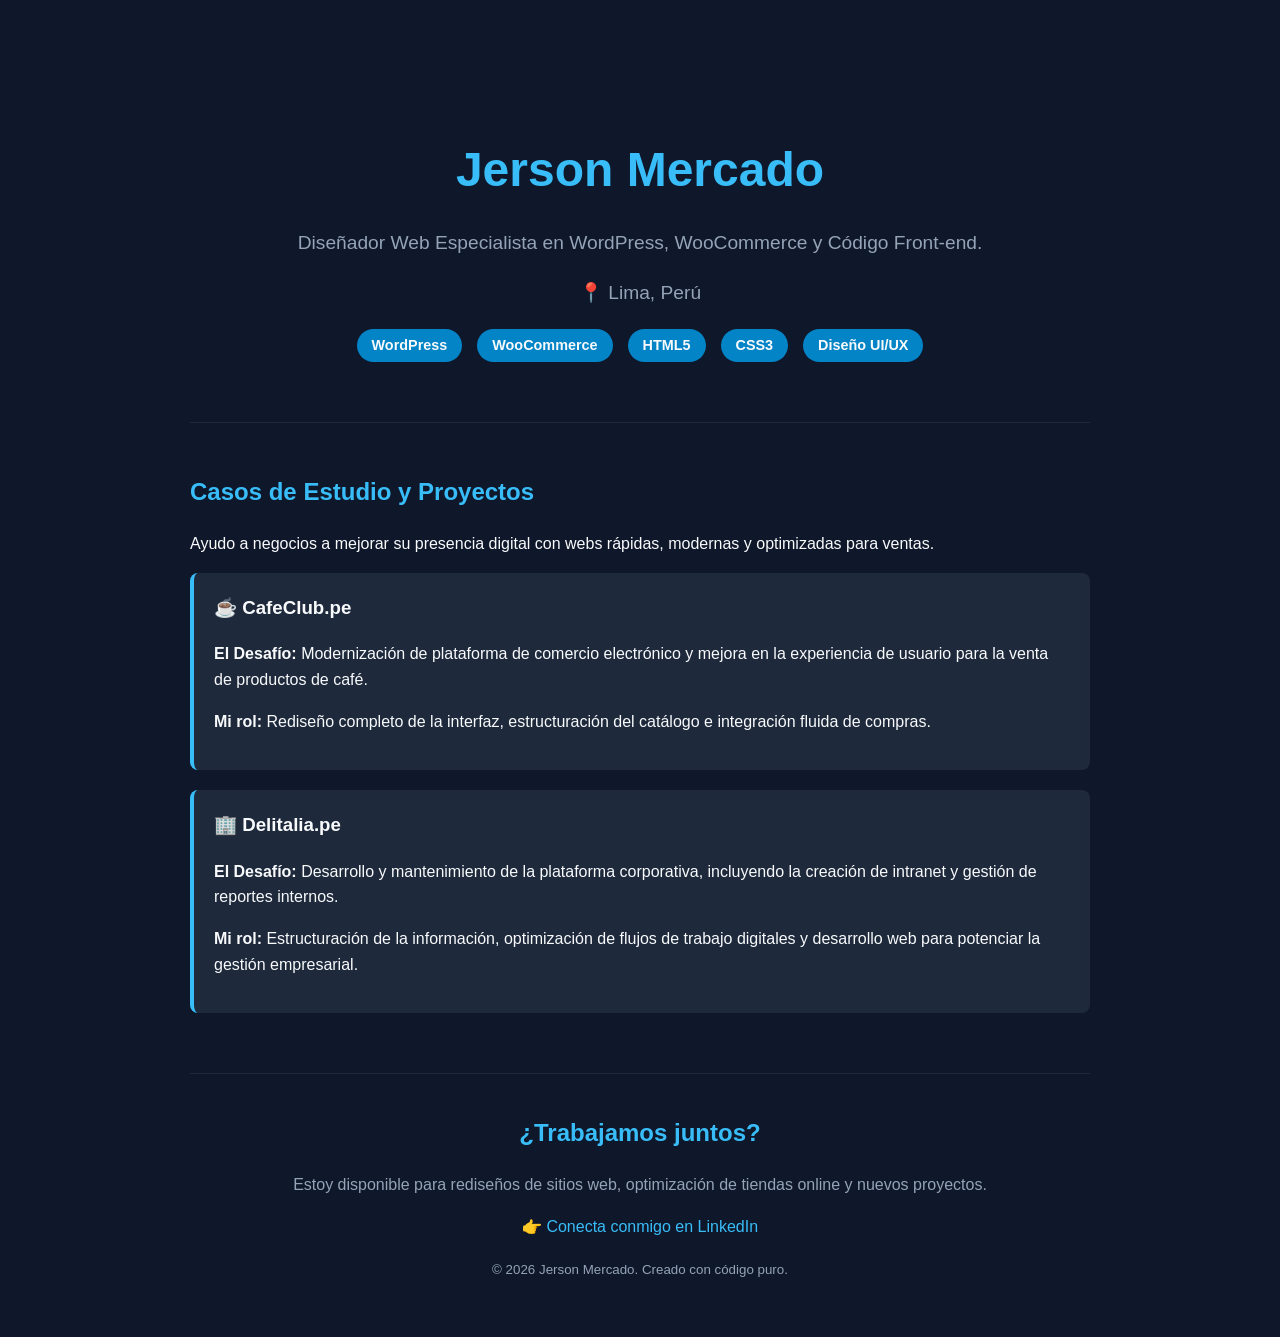
==== index.html @ 0587cf46 "Create index.html" ====
<!DOCTYPE html>
<html lang="es">
<head>
    <meta charset="UTF-8">
    <meta name="viewport" content="width=device-width, initial-scale=1.0">
    <title>Jerson Mercado | Diseñador Web & Desarrollador</title>
    <style>
        /* Estilos generales */
        body {
            font-family: 'Segoe UI', Tahoma, Geneva, Verdana, sans-serif;
            background-color: #0f172a;
            color: #f8fafc;
            margin: 0;
            padding: 0;
            line-height: 1.6;
        }
        h1, h2, h3 { color: #38bdf8; }
        a { color: #38bdf8; text-decoration: none; }
        a:hover { text-decoration: underline; }

        /* Contenedor principal */
        .container {
            max-width: 900px;
            margin: 0 auto;
            padding: 40px 20px;
        }

        /* Cabecera (Hero) */
        .hero {
            text-align: center;
            padding: 60px 0;
            border-bottom: 1px solid #1e293b;
        }
        .hero h1 {
            font-size: 3em;
            margin-bottom: 10px;
        }
        .hero p {
            font-size: 1.2em;
            color: #94a3b8;
        }

        /* Sección de Proyectos */
        .projects { margin-top: 50px; }
        .project-card {
            background-color: #1e293b;
            padding: 20px;
            border-radius: 8px;
            margin-bottom: 20px;
            border-left: 4px solid #38bdf8;
        }
        .project-card h3 { margin-top: 0; color: #f8fafc; }
        
        /* Sección de Habilidades */
        .skills {
            display: flex;
            gap: 15px;
            justify-content: center;
            margin-top: 20px;
            flex-wrap: wrap;
        }
        .skill-tag {
            background-color: #0284c7;
            padding: 5px 15px;
            border-radius: 20px;
            font-size: 0.9em;
            font-weight: bold;
        }

        /* Pie de página */
        .footer {
            text-align: center;
            margin-top: 60px;
            padding-top: 20px;
            border-top: 1px solid #1e293b;
            color: #94a3b8;
        }
    </style>
</head>
<body>

    <div class="container">
        
        <!-- Cabecera -->
        <header class="hero">
            <h1>Jerson Mercado</h1>
            <p>Diseñador Web Especialista en WordPress, WooCommerce y Código Front-end.</p>
            <p>📍 Lima, Perú</p>
            <div class="skills">
                <span class="skill-tag">WordPress</span>
                <span class="skill-tag">WooCommerce</span>
                <span class="skill-tag">HTML5</span>
                <span class="skill-tag">CSS3</span>
                <span class="skill-tag">Diseño UI/UX</span>
            </div>
        </header>

        <!-- Proyectos -->
        <section class="projects">
            <h2>Casos de Estudio y Proyectos</h2>
            <p>Ayudo a negocios a mejorar su presencia digital con webs rápidas, modernas y optimizadas para ventas.</p>

            <div class="project-card">
                <h3>☕ CafeClub.pe</h3>
                <p><strong>El Desafío:</strong> Modernización de plataforma de comercio electrónico y mejora en la experiencia de usuario para la venta de productos de café.</p>
                <p><strong>Mi rol:</strong> Rediseño completo de la interfaz, estructuración del catálogo e integración fluida de compras.</p>
            </div>

            <div class="project-card">
                <h3>🏢 Delitalia.pe</h3>
                <p><strong>El Desafío:</strong> Desarrollo y mantenimiento de la plataforma corporativa, incluyendo la creación de intranet y gestión de reportes internos.</p>
                <p><strong>Mi rol:</strong> Estructuración de la información, optimización de flujos de trabajo digitales y desarrollo web para potenciar la gestión empresarial.</p>
            </div>
        </section>

        <!-- Contacto -->
        <footer class="footer">
            <h2>¿Trabajamos juntos?</h2>
            <p>Estoy disponible para rediseños de sitios web, optimización de tiendas online y nuevos proyectos.</p>
            <p>👉 <a href="ENLACE_A_TU_LINKEDIN_AQUI" target="_blank">Conecta conmigo en LinkedIn</a></p>
            <p><small>© 2026 Jerson Mercado. Creado con código puro.</small></p>
        </footer>

    </div>

</body>
</html>
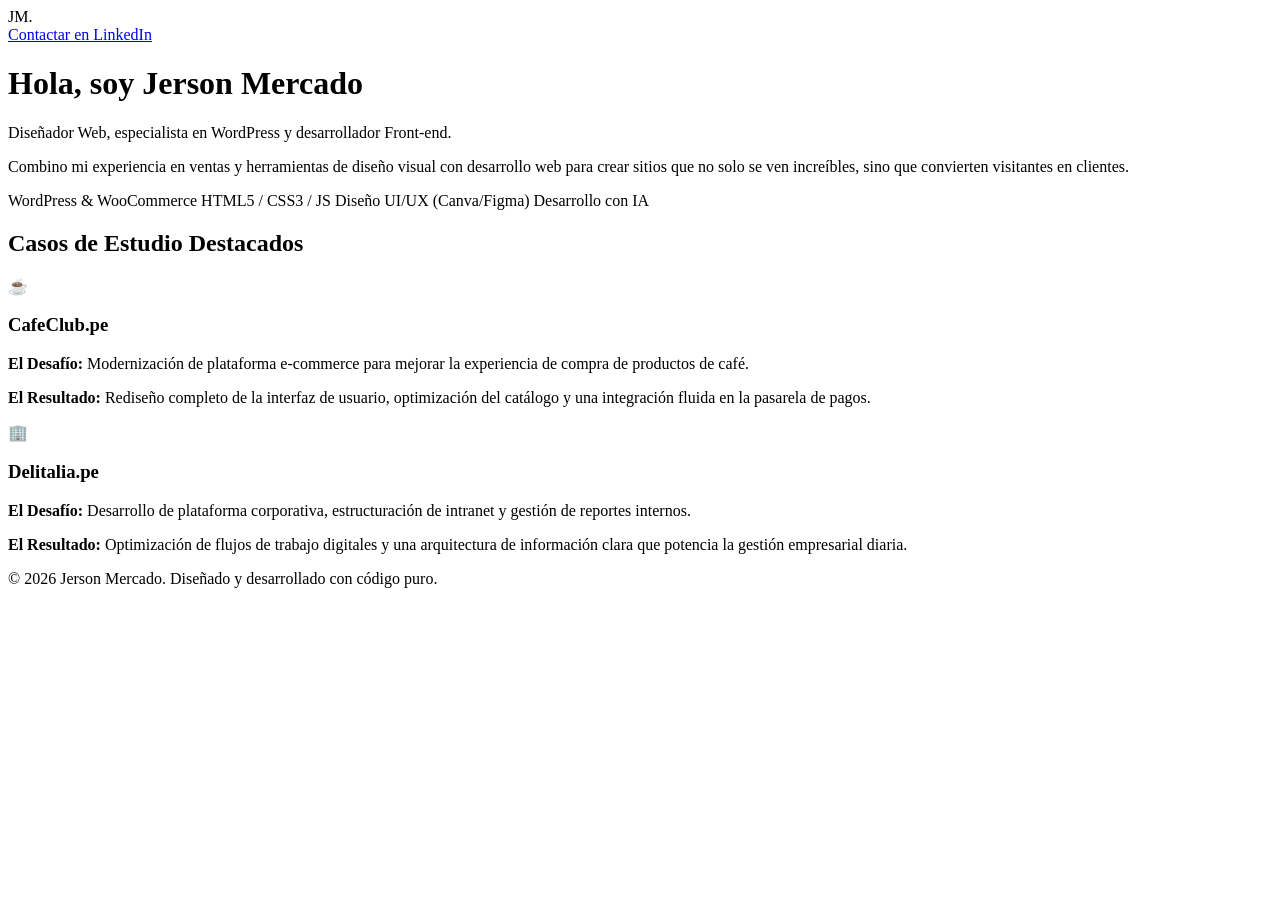
==== commit 52fa100f: "Update index.html" ====
--- a/index.html
+++ b/index.html
@@ -3,125 +3,55 @@
 <head>
     <meta charset="UTF-8">
     <meta name="viewport" content="width=device-width, initial-scale=1.0">
-    <title>Jerson Mercado | Diseñador Web & Desarrollador</title>
-    <style>
-        /* Estilos generales */
-        body {
-            font-family: 'Segoe UI', Tahoma, Geneva, Verdana, sans-serif;
-            background-color: #0f172a;
-            color: #f8fafc;
-            margin: 0;
-            padding: 0;
-            line-height: 1.6;
-        }
-        h1, h2, h3 { color: #38bdf8; }
-        a { color: #38bdf8; text-decoration: none; }
-        a:hover { text-decoration: underline; }
-
-        /* Contenedor principal */
-        .container {
-            max-width: 900px;
-            margin: 0 auto;
-            padding: 40px 20px;
-        }
-
-        /* Cabecera (Hero) */
-        .hero {
-            text-align: center;
-            padding: 60px 0;
-            border-bottom: 1px solid #1e293b;
-        }
-        .hero h1 {
-            font-size: 3em;
-            margin-bottom: 10px;
-        }
-        .hero p {
-            font-size: 1.2em;
-            color: #94a3b8;
-        }
-
-        /* Sección de Proyectos */
-        .projects { margin-top: 50px; }
-        .project-card {
-            background-color: #1e293b;
-            padding: 20px;
-            border-radius: 8px;
-            margin-bottom: 20px;
-            border-left: 4px solid #38bdf8;
-        }
-        .project-card h3 { margin-top: 0; color: #f8fafc; }
-        
-        /* Sección de Habilidades */
-        .skills {
-            display: flex;
-            gap: 15px;
-            justify-content: center;
-            margin-top: 20px;
-            flex-wrap: wrap;
-        }
-        .skill-tag {
-            background-color: #0284c7;
-            padding: 5px 15px;
-            border-radius: 20px;
-            font-size: 0.9em;
-            font-weight: bold;
-        }
-
-        /* Pie de página */
-        .footer {
-            text-align: center;
-            margin-top: 60px;
-            padding-top: 20px;
-            border-top: 1px solid #1e293b;
-            color: #94a3b8;
-        }
-    </style>
+    <title>Jerson Mercado | Desarrollador Web & UI</title>
+    <link rel="stylesheet" href="style.css">
+    <script src="script.js" defer></script>
 </head>
 <body>
 
-    <div class="container">
+    <nav class="navbar hidden">
+        <div class="logo">JM.</div>
+        <a href="TU_ENLACE_DE_LINKEDIN" target="_blank" class="btn-contact">Contactar en LinkedIn</a>
+    </nav>
+
+    <header class="hero hidden">
+        <h1>Hola, soy <span class="gradient-text">Jerson Mercado</span></h1>
+        <p class="subtitle">Diseñador Web, especialista en WordPress y desarrollador Front-end.</p>
+        <p class="description">
+            Combino mi experiencia en ventas y herramientas de diseño visual con desarrollo web para crear sitios que no solo se ven increíbles, sino que convierten visitantes en clientes.
+        </p>
         
-        <!-- Cabecera -->
-        <header class="hero">
-            <h1>Jerson Mercado</h1>
-            <p>Diseñador Web Especialista en WordPress, WooCommerce y Código Front-end.</p>
-            <p>📍 Lima, Perú</p>
-            <div class="skills">
-                <span class="skill-tag">WordPress</span>
-                <span class="skill-tag">WooCommerce</span>
-                <span class="skill-tag">HTML5</span>
-                <span class="skill-tag">CSS3</span>
-                <span class="skill-tag">Diseño UI/UX</span>
-            </div>
-        </header>
+        <div class="skills-container">
+            <span class="skill-tag">WordPress & WooCommerce</span>
+            <span class="skill-tag">HTML5 / CSS3 / JS</span>
+            <span class="skill-tag">Diseño UI/UX (Canva/Figma)</span>
+            <span class="skill-tag">Desarrollo con IA</span>
+        </div>
+    </header>
 
-        <!-- Proyectos -->
-        <section class="projects">
-            <h2>Casos de Estudio y Proyectos</h2>
-            <p>Ayudo a negocios a mejorar su presencia digital con webs rápidas, modernas y optimizadas para ventas.</p>
+    <section class="projects-section">
+        <h2 class="hidden">Casos de Estudio Destacados</h2>
+        
+        <div class="projects-grid">
+            <article class="card hidden">
+                <div class="card-icon">☕</div>
+                <h3>CafeClub.pe</h3>
+                <p><strong>El Desafío:</strong> Modernización de plataforma e-commerce para mejorar la experiencia de compra de productos de café.</p>
+                <p><strong>El Resultado:</strong> Rediseño completo de la interfaz de usuario, optimización del catálogo y una integración fluida en la pasarela de pagos.</p>
+            </article>
 
-            <div class="project-card">
-                <h3>☕ CafeClub.pe</h3>
-                <p><strong>El Desafío:</strong> Modernización de plataforma de comercio electrónico y mejora en la experiencia de usuario para la venta de productos de café.</p>
-                <p><strong>Mi rol:</strong> Rediseño completo de la interfaz, estructuración del catálogo e integración fluida de compras.</p>
-            </div>
+            <article class="card hidden">
+                <div class="card-icon">🏢</div>
+                <h3>Delitalia.pe</h3>
+                <p><strong>El Desafío:</strong> Desarrollo de plataforma corporativa, estructuración de intranet y gestión de reportes internos.</p>
+                <p><strong>El Resultado:</strong> Optimización de flujos de trabajo digitales y una arquitectura de información clara que potencia la gestión empresarial diaria.</p>
+            </article>
+        </div>
+    </section>
 
-            <div class="project-card">
-                <h3>🏢 Delitalia.pe</h3>
-                <p><strong>El Desafío:</strong> Desarrollo y mantenimiento de la plataforma corporativa, incluyendo la creación de intranet y gestión de reportes internos.</p>
-                <p><strong>Mi rol:</strong> Estructuración de la información, optimización de flujos de trabajo digitales y desarrollo web para potenciar la gestión empresarial.</p>
-            </div>
-        </section>
-
-        <!-- Contacto -->
-        <footer class="footer">
-            <h2>¿Trabajamos juntos?</h2>
-            <p>Estoy disponible para rediseños de sitios web, optimización de tiendas online y nuevos proyectos.</p>
-            <p>👉 <a href="ENLACE_A_TU_LINKEDIN_AQUI" target="_blank">Conecta conmigo en LinkedIn</a></p>
-            <p><small>© 2026 Jerson Mercado. Creado con código puro.</small></p>
-        </footer>
-
-    </div>
+    <footer class="footer hidden">
+        <p>© 2026 Jerson Mercado. Diseñado y desarrollado con código puro.</p>
+    </footer>
 
 </body>
 </html>
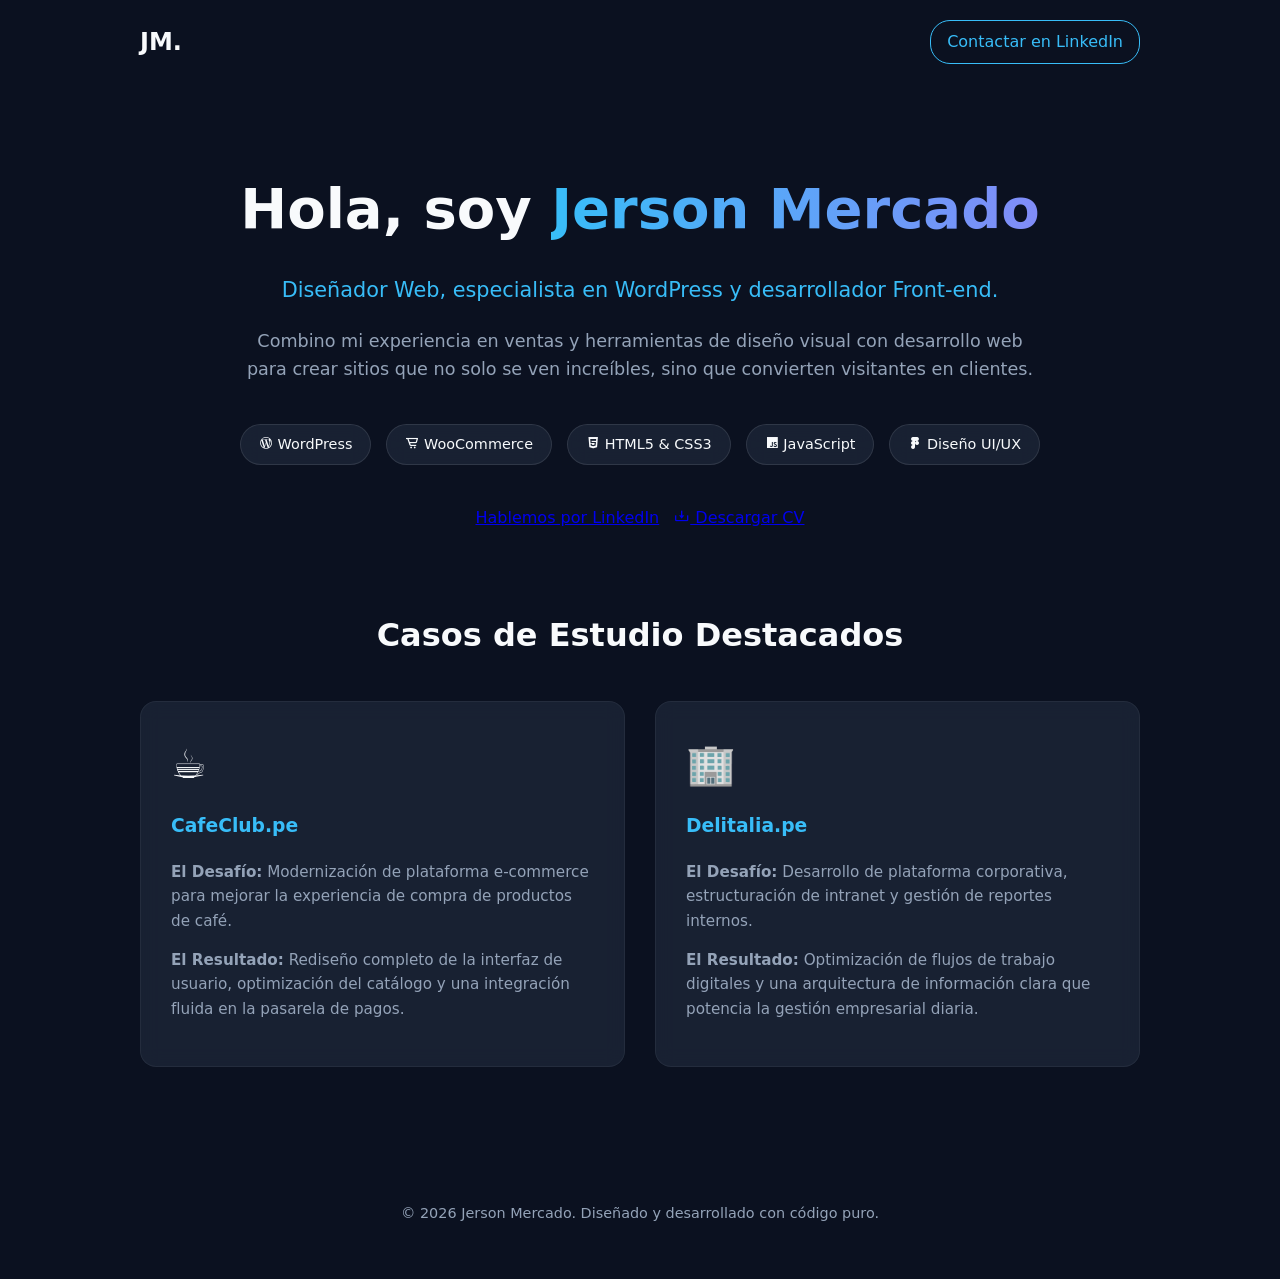
==== commit 9f9fd6d2: "Update index.html" ====
--- a/index.html
+++ b/index.html
@@ -5,6 +5,7 @@
     <meta name="viewport" content="width=device-width, initial-scale=1.0">
     <title>Jerson Mercado | Desarrollador Web & UI</title>
     <link rel="stylesheet" href="style.css">
+    <link href='https://unpkg.com/boxicons@2.1.4/css/boxicons.min.css' rel='stylesheet'>
     <script src="script.js" defer></script>
 </head>
 <body>
@@ -14,7 +15,7 @@
         <a href="TU_ENLACE_DE_LINKEDIN" target="_blank" class="btn-contact">Contactar en LinkedIn</a>
     </nav>
 
-    <header class="hero hidden">
+<header class="hero hidden">
         <h1>Hola, soy <span class="gradient-text">Jerson Mercado</span></h1>
         <p class="subtitle">Diseñador Web, especialista en WordPress y desarrollador Front-end.</p>
         <p class="description">
@@ -22,10 +23,16 @@
         </p>
         
         <div class="skills-container">
-            <span class="skill-tag">WordPress & WooCommerce</span>
-            <span class="skill-tag">HTML5 / CSS3 / JS</span>
-            <span class="skill-tag">Diseño UI/UX (Canva/Figma)</span>
-            <span class="skill-tag">Desarrollo con IA</span>
+            <span class="skill-tag"><i class='bx bxl-wordpress'></i> WordPress</span>
+            <span class="skill-tag"><i class='bx bx-cart-alt'></i> WooCommerce</span>
+            <span class="skill-tag"><i class='bx bxl-html5' ></i> HTML5 & CSS3</span>
+            <span class="skill-tag"><i class='bx bxl-javascript' ></i> JavaScript</span>
+            <span class="skill-tag"><i class='bx bxl-figma' ></i> Diseño UI/UX</span>
+        </div>
+
+        <div style="margin-top: 40px; display: flex; gap: 15px; justify-content: center;">
+            <a href="TU_ENLACE_DE_LINKEDIN" target="_blank" class="btn-primary">Hablemos por LinkedIn</a>
+            <a href="#" class="btn-secondary"><i class='bx bx-download'></i> Descargar CV</a>
         </div>
     </header>
 
--- a/style.css
+++ b/style.css
@@ -0,0 +1,166 @@
+/* Variables de color globales */
+:root {
+    --bg-color: #0b1120;
+    --text-main: #f8fafc;
+    --text-muted: #94a3b8;
+    --accent: #38bdf8;
+    --accent-glow: rgba(56, 189, 248, 0.2);
+    --card-bg: rgba(30, 41, 59, 0.7);
+}
+
+/* Estilos base */
+body {
+    font-family: 'Inter', system-ui, sans-serif;
+    background-color: var(--bg-color);
+    color: var(--text-main);
+    margin: 0;
+    padding: 0 20px;
+    line-height: 1.6;
+    overflow-x: hidden;
+}
+
+/* Navegación */
+.navbar {
+    display: flex;
+    justify-content: space-between;
+    align-items: center;
+    max-width: 1000px;
+    margin: 0 auto;
+    padding: 20px 0;
+}
+
+.logo {
+    font-size: 1.5rem;
+    font-weight: bold;
+    color: var(--text-main);
+}
+
+.btn-contact {
+    background: transparent;
+    color: var(--accent);
+    border: 1px solid var(--accent);
+    padding: 8px 16px;
+    border-radius: 20px;
+    text-decoration: none;
+    transition: all 0.3s ease;
+}
+
+.btn-contact:hover {
+    background: var(--accent);
+    color: var(--bg-color);
+    box-shadow: 0 0 15px var(--accent-glow);
+}
+
+/* Hero Section */
+.hero {
+    max-width: 800px;
+    margin: 80px auto;
+    text-align: center;
+}
+
+h1 {
+    font-size: 3.5rem;
+    margin-bottom: 10px;
+}
+
+.gradient-text {
+    background: linear-gradient(to right, #38bdf8, #818cf8);
+    -webkit-background-clip: text;
+    -webkit-text-fill-color: transparent;
+}
+
+.subtitle {
+    font-size: 1.3rem;
+    color: var(--accent);
+    margin-bottom: 20px;
+}
+
+.description {
+    color: var(--text-muted);
+    font-size: 1.1rem;
+    margin-bottom: 40px;
+}
+
+/* Etiquetas de Habilidades */
+.skills-container {
+    display: flex;
+    gap: 15px;
+    justify-content: center;
+    flex-wrap: wrap;
+}
+
+.skill-tag {
+    background: var(--card-bg);
+    border: 1px solid rgba(255, 255, 255, 0.1);
+    padding: 8px 18px;
+    border-radius: 30px;
+    font-size: 0.9rem;
+    backdrop-filter: blur(10px);
+}
+
+/* Sección de Proyectos (Grid) */
+.projects-section {
+    max-width: 1000px;
+    margin: 80px auto;
+}
+
+.projects-section h2 {
+    text-align: center;
+    font-size: 2rem;
+    margin-bottom: 40px;
+}
+
+.projects-grid {
+    display: grid;
+    grid-template-columns: repeat(auto-fit, minmax(300px, 1fr));
+    gap: 30px;
+}
+
+.card {
+    background: var(--card-bg);
+    border: 1px solid rgba(255, 255, 255, 0.05);
+    padding: 30px;
+    border-radius: 16px;
+    transition: transform 0.3s ease, box-shadow 0.3s ease;
+    backdrop-filter: blur(10px);
+}
+
+.card:hover {
+    transform: translateY(-5px);
+    box-shadow: 0 10px 30px rgba(0, 0, 0, 0.5);
+    border-color: rgba(56, 189, 248, 0.3);
+}
+
+.card-icon {
+    font-size: 2.5rem;
+    margin-bottom: 15px;
+}
+
+.card h3 {
+    margin-top: 0;
+    color: var(--accent);
+}
+
+.card p {
+    color: var(--text-muted);
+    font-size: 0.95rem;
+}
+
+.footer {
+    text-align: center;
+    padding: 40px 0;
+    color: var(--text-muted);
+    font-size: 0.9rem;
+}
+
+/* Clases para Animaciones en Scroll */
+.hidden {
+    opacity: 0;
+    transform: translateY(30px);
+    transition: all 0.8s ease-out;
+}
+
+.show {
+    opacity: 1;
+    transform: translateY(0);
+}
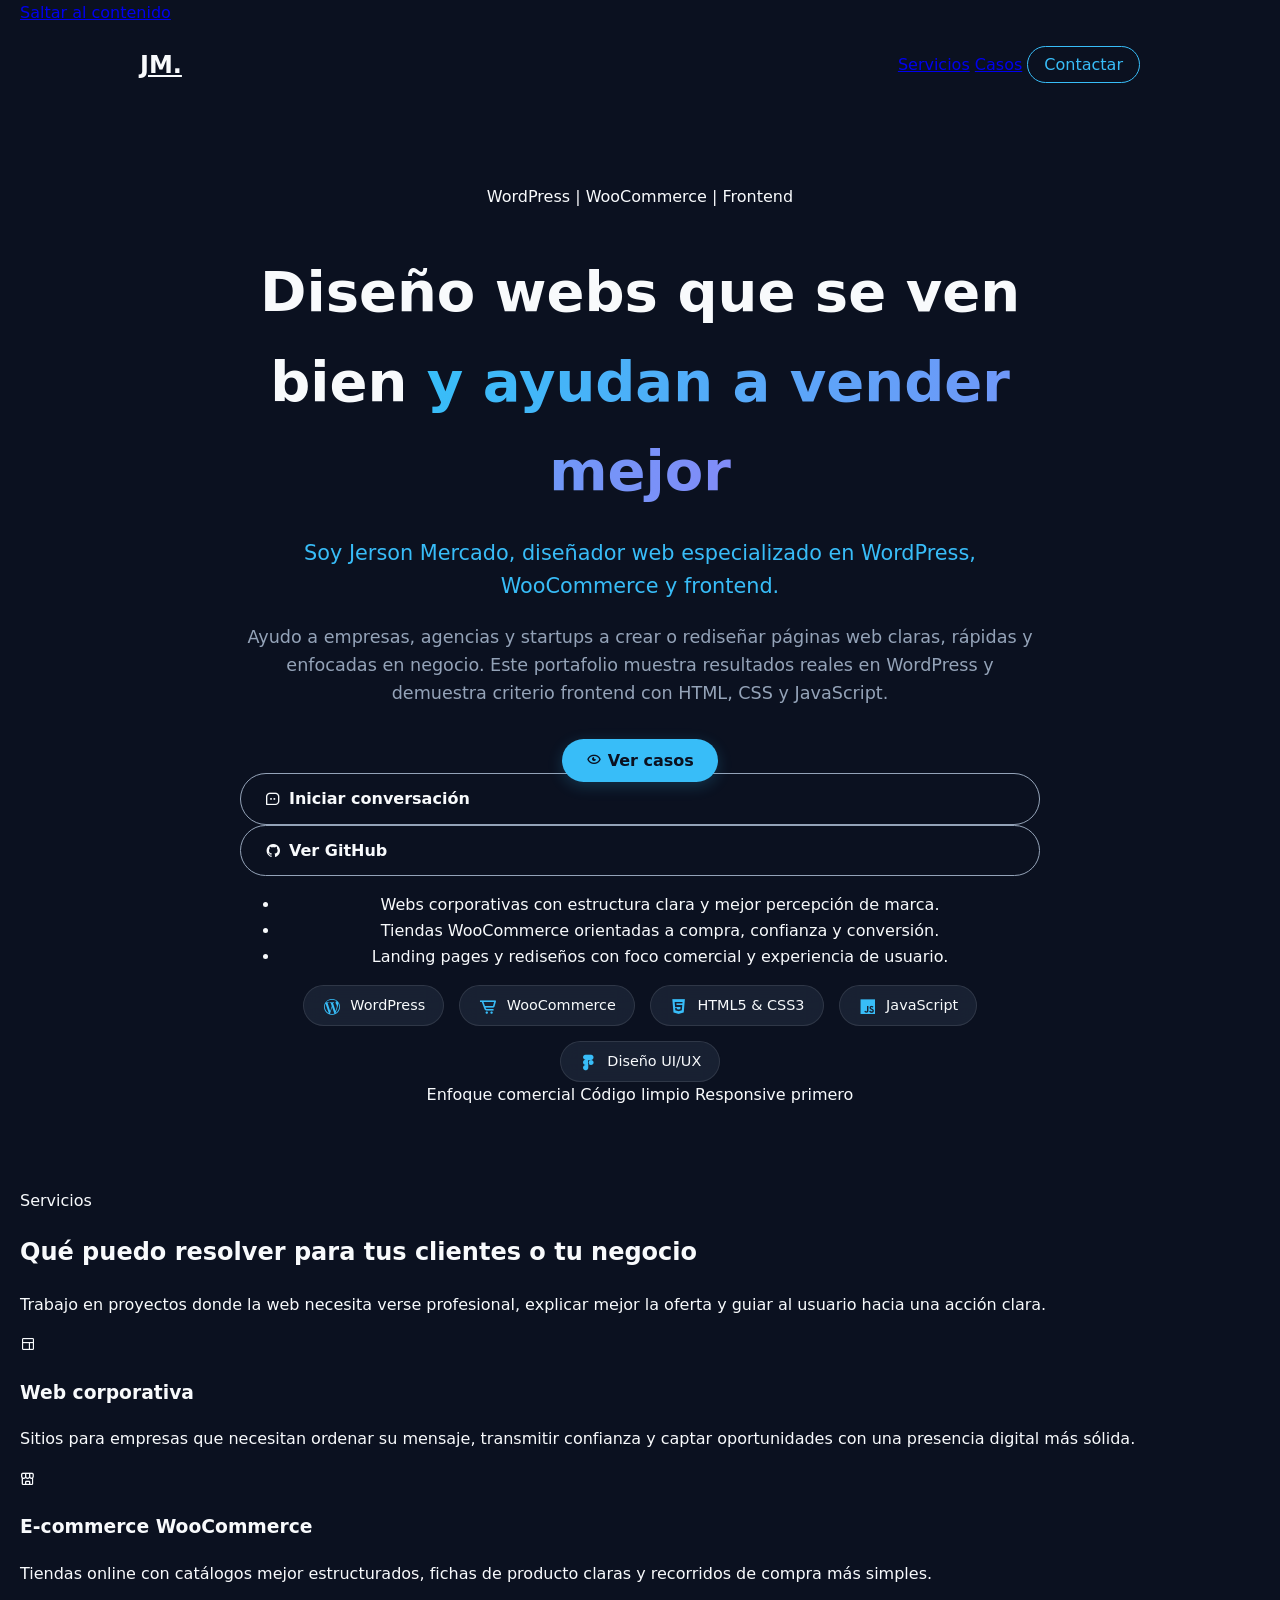
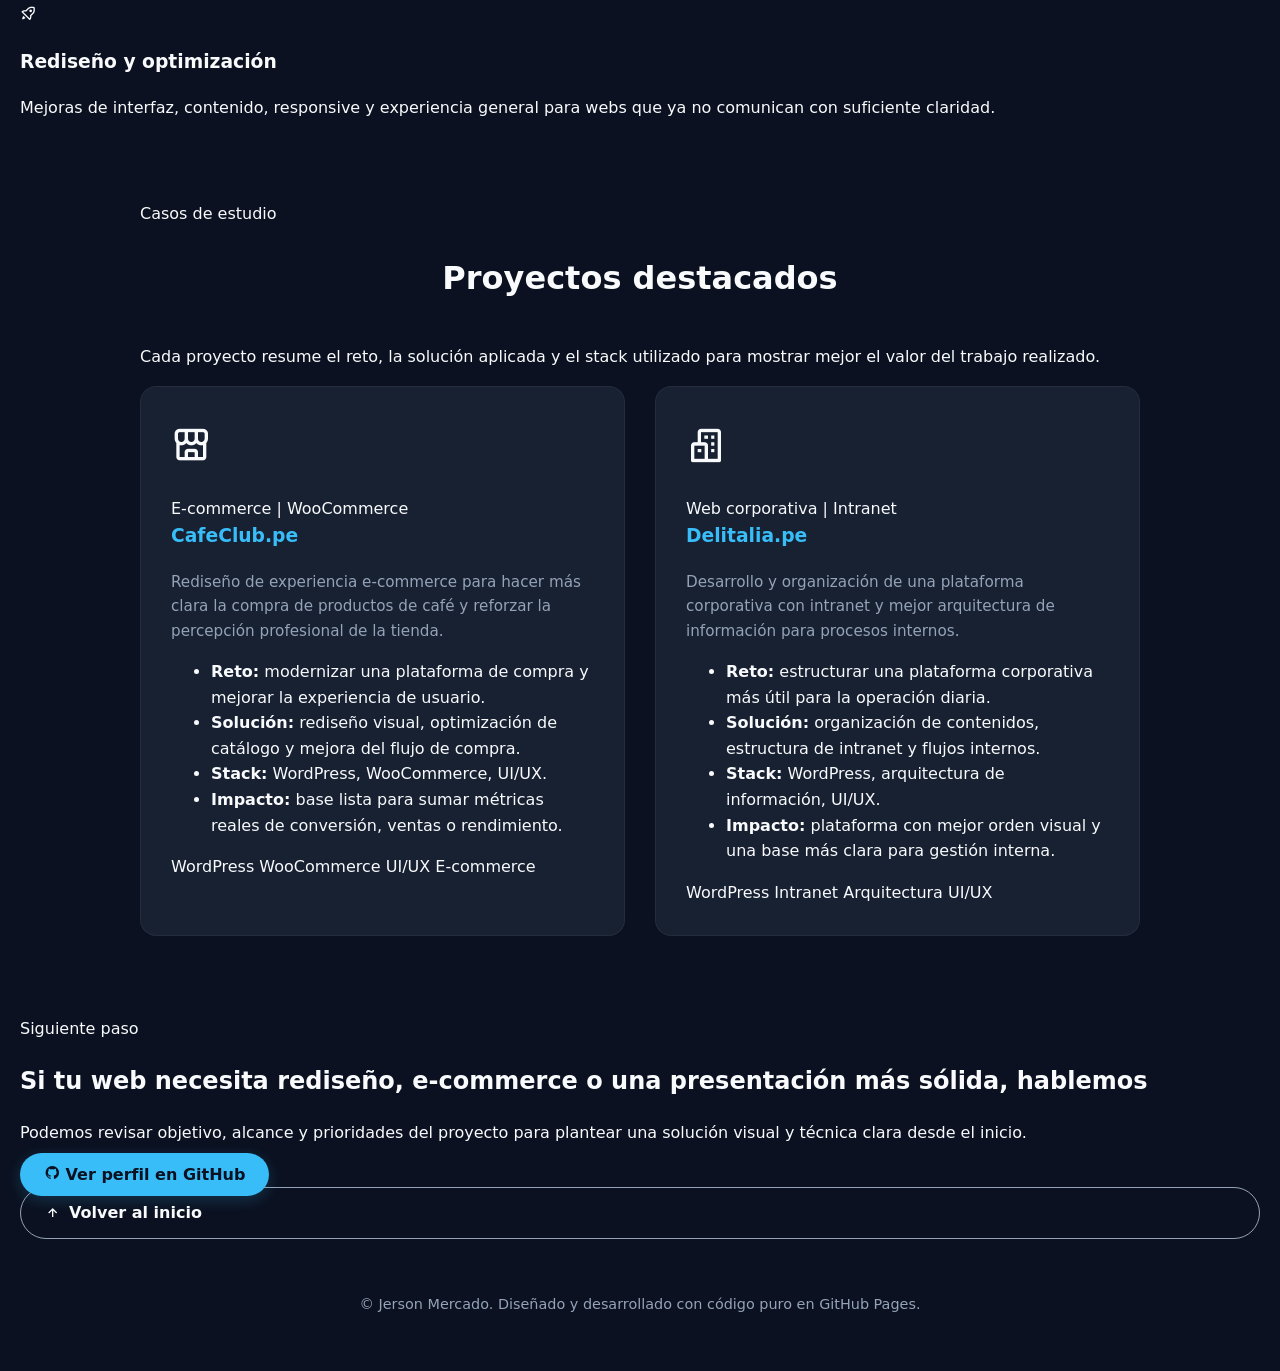
==== commit a6f862bd: "Mejora estructura y SEO del portafolio" ====
--- a/index.html
+++ b/index.html
@@ -3,62 +3,230 @@
 <head>
     <meta charset="UTF-8">
     <meta name="viewport" content="width=device-width, initial-scale=1.0">
-    <title>Jerson Mercado | Desarrollador Web & UI</title>
+
+    <title>Jerson Mercado | WordPress, WooCommerce y Frontend para webs que convierten</title>
+    <meta name="description" content="Portafolio de Jerson Mercado, dise&ntilde;ador web especializado en WordPress y WooCommerce. Creo webs corporativas y e-commerce con foco en conversi&oacute;n, claridad y rendimiento.">
+    <meta name="robots" content="index,follow">
+    <meta name="theme-color" content="#101217">
+    <link rel="canonical" href="https://jersonmc3107.github.io/Portafolio/">
+
+    <meta property="og:type" content="website">
+    <meta property="og:locale" content="es_ES">
+    <meta property="og:site_name" content="Portafolio de Jerson Mercado">
+    <meta property="og:title" content="Jerson Mercado | WordPress, WooCommerce y Frontend para webs que convierten">
+    <meta property="og:description" content="Dise&ntilde;o y desarrollo webs corporativas y tiendas WooCommerce con foco en conversi&oacute;n, claridad y experiencia de usuario.">
+    <meta property="og:url" content="https://jersonmc3107.github.io/Portafolio/">
+    <meta property="og:image" content="https://github.com/JersonMC3107.png">
+    <meta property="og:image:alt" content="Vista previa del portafolio de Jerson Mercado">
+
+    <meta name="twitter:card" content="summary_large_image">
+    <meta name="twitter:title" content="Jerson Mercado | WordPress, WooCommerce y Frontend para webs que convierten">
+    <meta name="twitter:description" content="Portafolio y casos de estudio de Jerson Mercado, dise&ntilde;ador web especializado en WordPress y WooCommerce.">
+    <meta name="twitter:image" content="https://github.com/JersonMC3107.png">
+
     <link rel="stylesheet" href="style.css">
-    <link href='https://unpkg.com/boxicons@2.1.4/css/boxicons.min.css' rel='stylesheet'>
+    <link href="https://unpkg.com/boxicons@2.1.4/css/boxicons.min.css" rel="stylesheet">
     <script src="script.js" defer></script>
 </head>
 <body>
-
-    <nav class="navbar hidden">
-        <div class="logo">JM.</div>
-        <a href="TU_ENLACE_DE_LINKEDIN" target="_blank" class="btn-contact">Contactar en LinkedIn</a>
+    <a class="skip-link" href="#contenido">Saltar al contenido</a>
+
+    <nav class="navbar" aria-label="Navegaci&oacute;n principal">
+        <a href="#inicio" class="logo" aria-label="Ir al inicio">JM.</a>
+
+        <div class="nav-actions">
+            <a href="#servicios" class="nav-link">Servicios</a>
+            <a href="#casos" class="nav-link">Casos</a>
+            <a href="#contacto" class="btn-contact">Contactar</a>
+        </div>
     </nav>
 
-<header class="hero hidden">
-        <h1>Hola, soy <span class="gradient-text">Jerson Mercado</span></h1>
-        <p class="subtitle">Diseñador Web, especialista en WordPress y desarrollador Front-end.</p>
-        <p class="description">
-            Combino mi experiencia en ventas y herramientas de diseño visual con desarrollo web para crear sitios que no solo se ven increíbles, sino que convierten visitantes en clientes.
-        </p>
-        
-        <div class="skills-container">
-            <span class="skill-tag"><i class='bx bxl-wordpress'></i> WordPress</span>
-            <span class="skill-tag"><i class='bx bx-cart-alt'></i> WooCommerce</span>
-            <span class="skill-tag"><i class='bx bxl-html5' ></i> HTML5 & CSS3</span>
-            <span class="skill-tag"><i class='bx bxl-javascript' ></i> JavaScript</span>
-            <span class="skill-tag"><i class='bx bxl-figma' ></i> Diseño UI/UX</span>
-        </div>
-
-        <div style="margin-top: 40px; display: flex; gap: 15px; justify-content: center;">
-            <a href="TU_ENLACE_DE_LINKEDIN" target="_blank" class="btn-primary">Hablemos por LinkedIn</a>
-            <a href="#" class="btn-secondary"><i class='bx bx-download'></i> Descargar CV</a>
-        </div>
-    </header>
-
-    <section class="projects-section">
-        <h2 class="hidden">Casos de Estudio Destacados</h2>
-        
-        <div class="projects-grid">
-            <article class="card hidden">
-                <div class="card-icon">☕</div>
-                <h3>CafeClub.pe</h3>
-                <p><strong>El Desafío:</strong> Modernización de plataforma e-commerce para mejorar la experiencia de compra de productos de café.</p>
-                <p><strong>El Resultado:</strong> Rediseño completo de la interfaz de usuario, optimización del catálogo y una integración fluida en la pasarela de pagos.</p>
-            </article>
-
-            <article class="card hidden">
-                <div class="card-icon">🏢</div>
-                <h3>Delitalia.pe</h3>
-                <p><strong>El Desafío:</strong> Desarrollo de plataforma corporativa, estructuración de intranet y gestión de reportes internos.</p>
-                <p><strong>El Resultado:</strong> Optimización de flujos de trabajo digitales y una arquitectura de información clara que potencia la gestión empresarial diaria.</p>
-            </article>
-        </div>
-    </section>
+    <main id="contenido">
+        <header class="hero hidden" id="inicio">
+            <p class="eyebrow">WordPress | WooCommerce | Frontend</p>
+
+            <h1>
+                Dise&ntilde;o webs que se ven bien
+                <span class="gradient-text">y ayudan a vender mejor</span>
+            </h1>
+
+            <p class="subtitle">
+                Soy Jerson Mercado, dise&ntilde;ador web especializado en WordPress, WooCommerce y frontend.
+            </p>
+
+            <p class="description">
+                Ayudo a empresas, agencias y startups a crear o redise&ntilde;ar p&aacute;ginas web claras,
+                r&aacute;pidas y enfocadas en negocio. Este portafolio muestra resultados reales en
+                WordPress y demuestra criterio frontend con HTML, CSS y JavaScript.
+            </p>
+
+            <div class="hero-actions">
+                <a href="#casos" class="btn-primary">
+                    <i class="bx bx-show-alt" aria-hidden="true"></i>
+                    Ver casos
+                </a>
+
+                <a href="#contacto" class="btn-secondary">
+                    <i class="bx bx-message-square-dots" aria-hidden="true"></i>
+                    Iniciar conversaci&oacute;n
+                </a>
+
+                <a href="https://github.com/JersonMC3107" target="_blank" rel="noopener noreferrer" class="btn-secondary">
+                    <i class="bx bxl-github" aria-hidden="true"></i>
+                    Ver GitHub
+                </a>
+            </div>
+
+            <ul class="hero-points" role="list">
+                <li>Webs corporativas con estructura clara y mejor percepci&oacute;n de marca.</li>
+                <li>Tiendas WooCommerce orientadas a compra, confianza y conversi&oacute;n.</li>
+                <li>Landing pages y redise&ntilde;os con foco comercial y experiencia de usuario.</li>
+            </ul>
+
+            <div class="skills-container" aria-label="Habilidades principales">
+                <span class="skill-tag"><i class="bx bxl-wordpress" aria-hidden="true"></i> WordPress</span>
+                <span class="skill-tag"><i class="bx bx-cart-alt" aria-hidden="true"></i> WooCommerce</span>
+                <span class="skill-tag"><i class="bx bxl-html5" aria-hidden="true"></i> HTML5 & CSS3</span>
+                <span class="skill-tag"><i class="bx bxl-javascript" aria-hidden="true"></i> JavaScript</span>
+                <span class="skill-tag"><i class="bx bxl-figma" aria-hidden="true"></i> Dise&ntilde;o UI/UX</span>
+            </div>
+
+            <div class="proof-strip hidden" aria-label="Propuesta de valor">
+                <span class="proof-item">Enfoque comercial</span>
+                <span class="proof-item">C&oacute;digo limpio</span>
+                <span class="proof-item">Responsive primero</span>
+            </div>
+        </header>
+
+        <section class="services-section hidden" id="servicios" aria-labelledby="titulo-servicios">
+            <div class="section-header">
+                <p class="section-kicker">Servicios</p>
+                <h2 id="titulo-servicios">Qu&eacute; puedo resolver para tus clientes o tu negocio</h2>
+                <p>
+                    Trabajo en proyectos donde la web necesita verse profesional, explicar mejor la oferta
+                    y guiar al usuario hacia una acci&oacute;n clara.
+                </p>
+            </div>
+
+            <div class="services-grid">
+                <article class="service-card hidden">
+                    <div class="service-icon"><i class="bx bx-layout" aria-hidden="true"></i></div>
+                    <h3>Web corporativa</h3>
+                    <p>
+                        Sitios para empresas que necesitan ordenar su mensaje, transmitir confianza
+                        y captar oportunidades con una presencia digital m&aacute;s s&oacute;lida.
+                    </p>
+                </article>
+
+                <article class="service-card hidden">
+                    <div class="service-icon"><i class="bx bx-store-alt" aria-hidden="true"></i></div>
+                    <h3>E-commerce WooCommerce</h3>
+                    <p>
+                        Tiendas online con cat&aacute;logos mejor estructurados, fichas de producto claras
+                        y recorridos de compra m&aacute;s simples.
+                    </p>
+                </article>
+
+                <article class="service-card hidden">
+                    <div class="service-icon"><i class="bx bx-rocket" aria-hidden="true"></i></div>
+                    <h3>Redise&ntilde;o y optimizaci&oacute;n</h3>
+                    <p>
+                        Mejoras de interfaz, contenido, responsive y experiencia general para webs
+                        que ya no comunican con suficiente claridad.
+                    </p>
+                </article>
+            </div>
+        </section>
+
+        <section class="projects-section" id="casos" aria-labelledby="titulo-casos">
+            <div class="section-header">
+                <p class="section-kicker">Casos de estudio</p>
+                <h2 id="titulo-casos" class="hidden">Proyectos destacados</h2>
+                <p class="hidden">
+                    Cada proyecto resume el reto, la soluci&oacute;n aplicada y el stack utilizado para
+                    mostrar mejor el valor del trabajo realizado.
+                </p>
+            </div>
+
+            <div class="projects-grid">
+                <article class="card hidden">
+                    <div class="card-icon"><i class="bx bx-store-alt" aria-hidden="true"></i></div>
+                    <span class="card-label">E-commerce | WooCommerce</span>
+                    <h3>CafeClub.pe</h3>
+
+                    <p class="project-summary">
+                        Redise&ntilde;o de experiencia e-commerce para hacer m&aacute;s clara la compra de productos
+                        de caf&eacute; y reforzar la percepci&oacute;n profesional de la tienda.
+                    </p>
+
+                    <ul class="project-list" role="list">
+                        <li><strong>Reto:</strong> modernizar una plataforma de compra y mejorar la experiencia de usuario.</li>
+                        <li><strong>Soluci&oacute;n:</strong> redise&ntilde;o visual, optimizaci&oacute;n de cat&aacute;logo y mejora del flujo de compra.</li>
+                        <li><strong>Stack:</strong> WordPress, WooCommerce, UI/UX.</li>
+                        <li><strong>Impacto:</strong> base lista para sumar m&eacute;tricas reales de conversi&oacute;n, ventas o rendimiento.</li>
+                    </ul>
+
+                    <div class="tech-list" aria-label="Tecnolog&iacute;as usadas en CafeClub.pe">
+                        <span>WordPress</span>
+                        <span>WooCommerce</span>
+                        <span>UI/UX</span>
+                        <span>E-commerce</span>
+                    </div>
+                </article>
+
+                <article class="card hidden">
+                    <div class="card-icon"><i class="bx bx-buildings" aria-hidden="true"></i></div>
+                    <span class="card-label">Web corporativa | Intranet</span>
+                    <h3>Delitalia.pe</h3>
+
+                    <p class="project-summary">
+                        Desarrollo y organizaci&oacute;n de una plataforma corporativa con intranet
+                        y mejor arquitectura de informaci&oacute;n para procesos internos.
+                    </p>
+
+                    <ul class="project-list" role="list">
+                        <li><strong>Reto:</strong> estructurar una plataforma corporativa m&aacute;s &uacute;til para la operaci&oacute;n diaria.</li>
+                        <li><strong>Soluci&oacute;n:</strong> organizaci&oacute;n de contenidos, estructura de intranet y flujos internos.</li>
+                        <li><strong>Stack:</strong> WordPress, arquitectura de informaci&oacute;n, UI/UX.</li>
+                        <li><strong>Impacto:</strong> plataforma con mejor orden visual y una base m&aacute;s clara para gesti&oacute;n interna.</li>
+                    </ul>
+
+                    <div class="tech-list" aria-label="Tecnolog&iacute;as usadas en Delitalia.pe">
+                        <span>WordPress</span>
+                        <span>Intranet</span>
+                        <span>Arquitectura</span>
+                        <span>UI/UX</span>
+                    </div>
+                </article>
+            </div>
+        </section>
+
+        <section class="cta-section hidden" id="contacto" aria-labelledby="titulo-contacto">
+            <div class="cta-content">
+                <p class="section-kicker">Siguiente paso</p>
+                <h2 id="titulo-contacto">Si tu web necesita redise&ntilde;o, e-commerce o una presentaci&oacute;n m&aacute;s s&oacute;lida, hablemos</h2>
+                <p>
+                    Podemos revisar objetivo, alcance y prioridades del proyecto para plantear una
+                    soluci&oacute;n visual y t&eacute;cnica clara desde el inicio.
+                </p>
+
+                <div class="hero-actions">
+                    <a href="https://github.com/JersonMC3107" target="_blank" rel="noopener noreferrer" class="btn-primary">
+                        <i class="bx bxl-github" aria-hidden="true"></i>
+                        Ver perfil en GitHub
+                    </a>
+
+                    <a href="#inicio" class="btn-secondary">
+                        <i class="bx bx-up-arrow-alt" aria-hidden="true"></i>
+                        Volver al inicio
+                    </a>
+                </div>
+            </div>
+        </section>
+    </main>
 
     <footer class="footer hidden">
-        <p>© 2026 Jerson Mercado. Diseñado y desarrollado con código puro.</p>
+        <p>&copy; <span id="year"></span> Jerson Mercado. Dise&ntilde;ado y desarrollado con c&oacute;digo puro en GitHub Pages.</p>
     </footer>
-
 </body>
 </html>
--- a/style.css
+++ b/style.css
@@ -164,3 +164,46 @@
     opacity: 1;
     transform: translateY(0);
 }
+/* Estilos para Iconos dentro de las etiquetas */
+.skill-tag i {
+    font-size: 1.2rem;
+    vertical-align: middle;
+    margin-right: 5px;
+    color: var(--accent);
+}
+
+/* Nuevos Botones de Acción en el Hero */
+.btn-primary {
+    background: var(--accent);
+    color: var(--bg-color);
+    padding: 12px 24px;
+    border-radius: 30px;
+    text-decoration: none;
+    font-weight: bold;
+    transition: all 0.3s ease;
+    box-shadow: 0 4px 15px var(--accent-glow);
+}
+
+.btn-primary:hover {
+    transform: translateY(-2px);
+    box-shadow: 0 6px 20px rgba(56, 189, 248, 0.4);
+}
+
+.btn-secondary {
+    background: transparent;
+    color: var(--text-main);
+    padding: 12px 24px;
+    border: 1px solid var(--text-muted);
+    border-radius: 30px;
+    text-decoration: none;
+    font-weight: bold;
+    transition: all 0.3s ease;
+    display: flex;
+    align-items: center;
+    gap: 8px;
+}
+
+.btn-secondary:hover {
+    border-color: var(--accent);
+    color: var(--accent);
+}
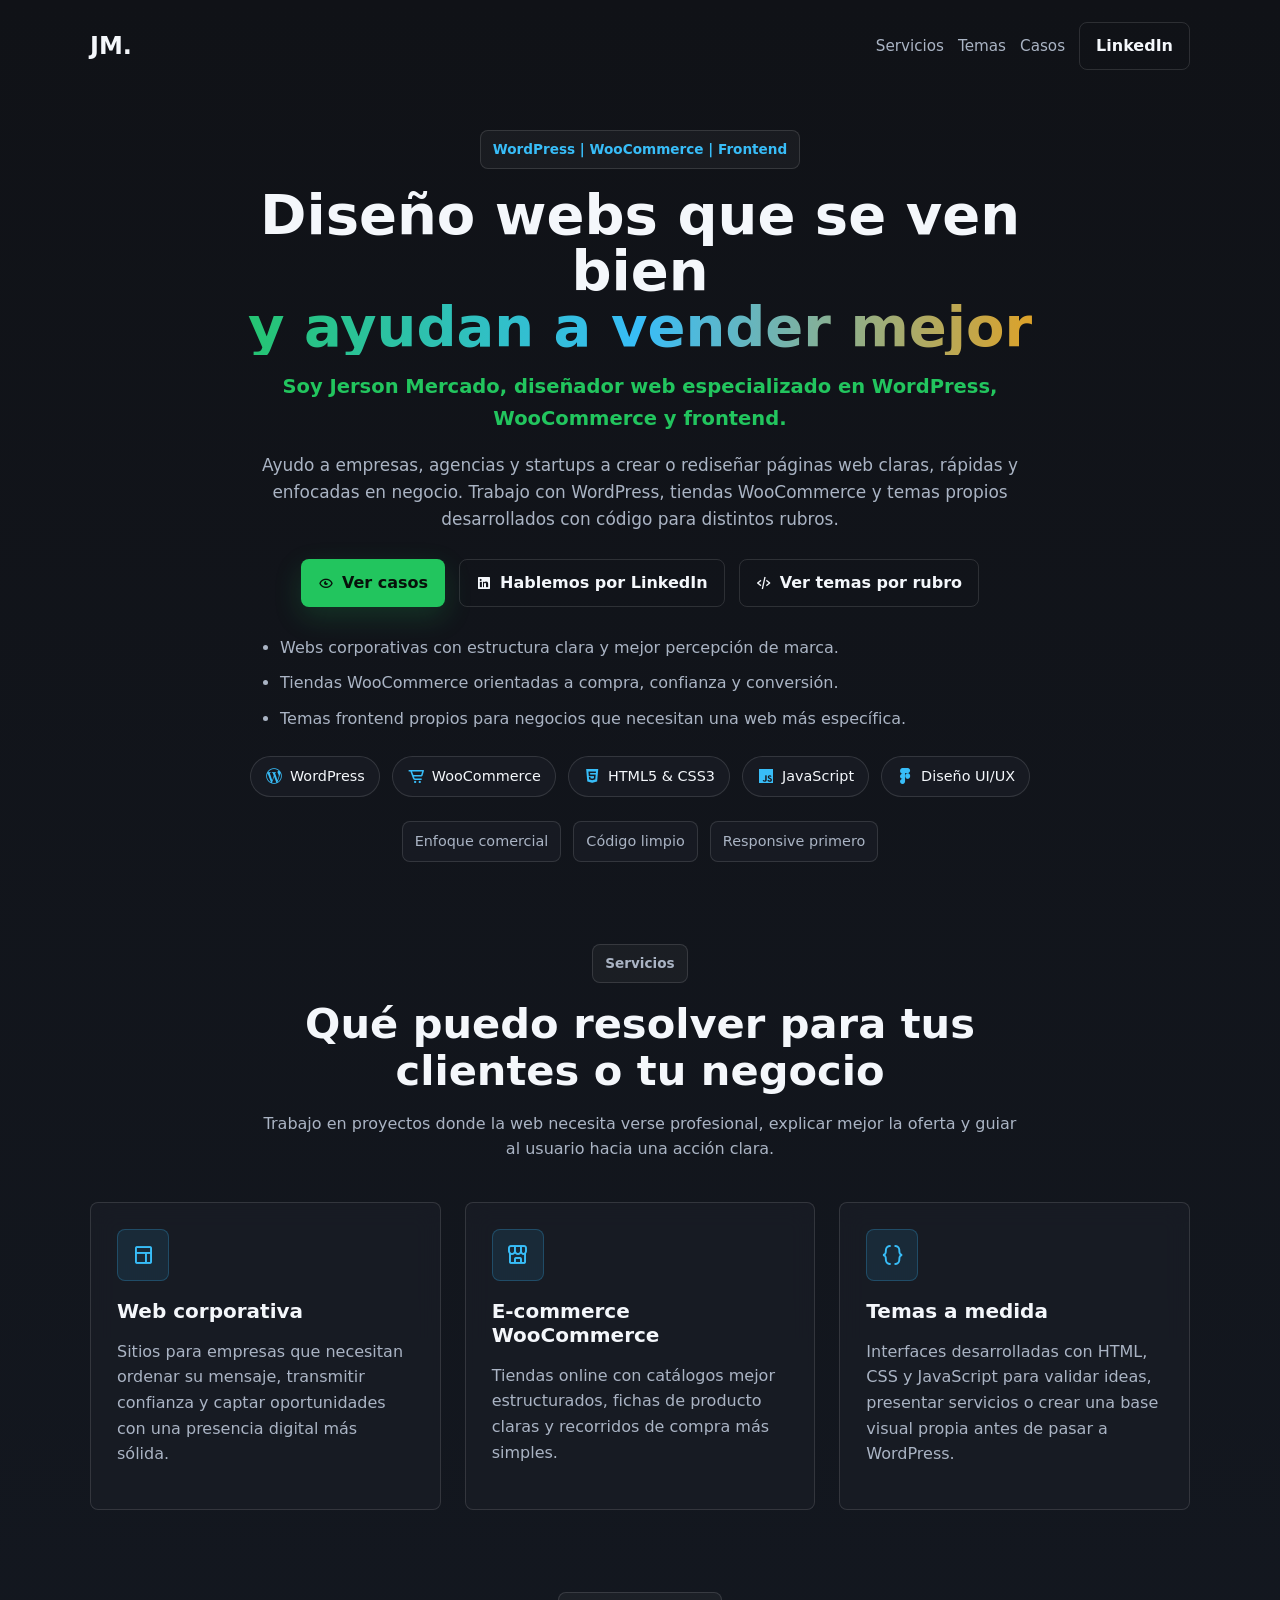
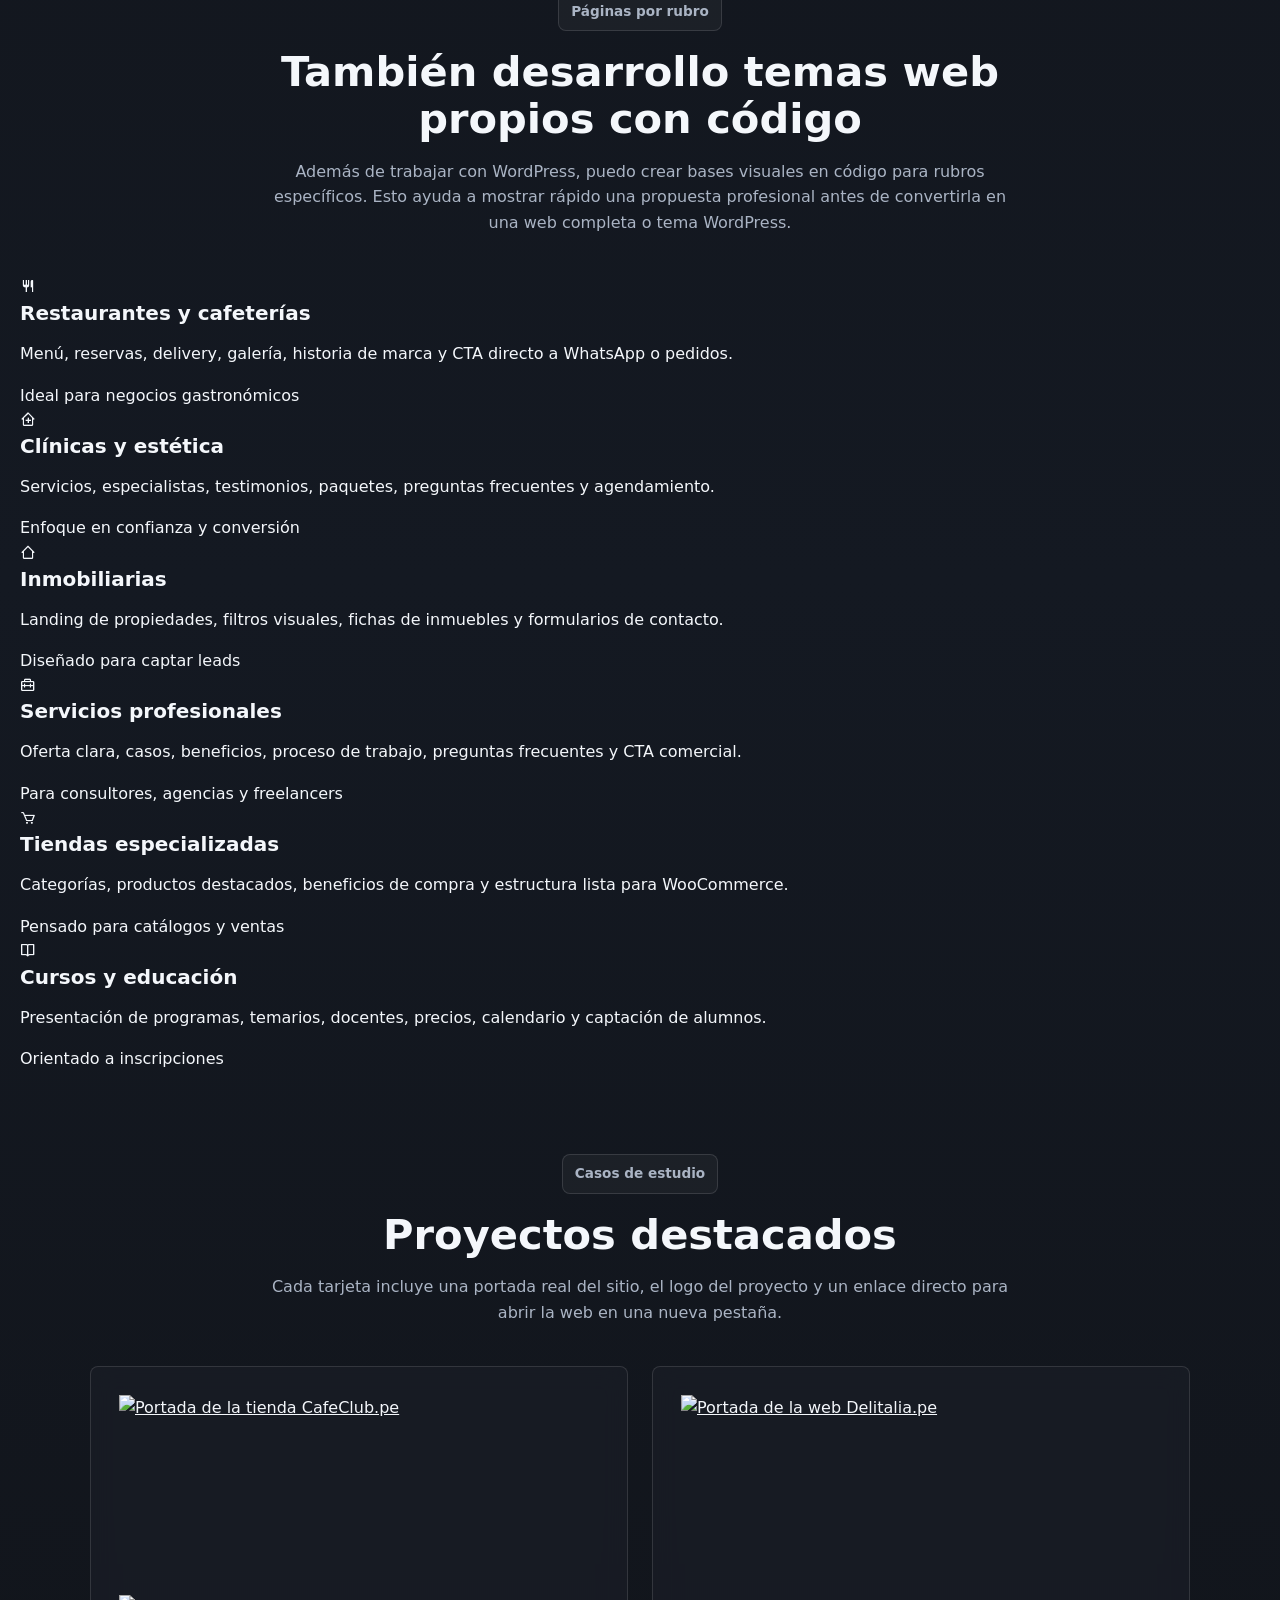
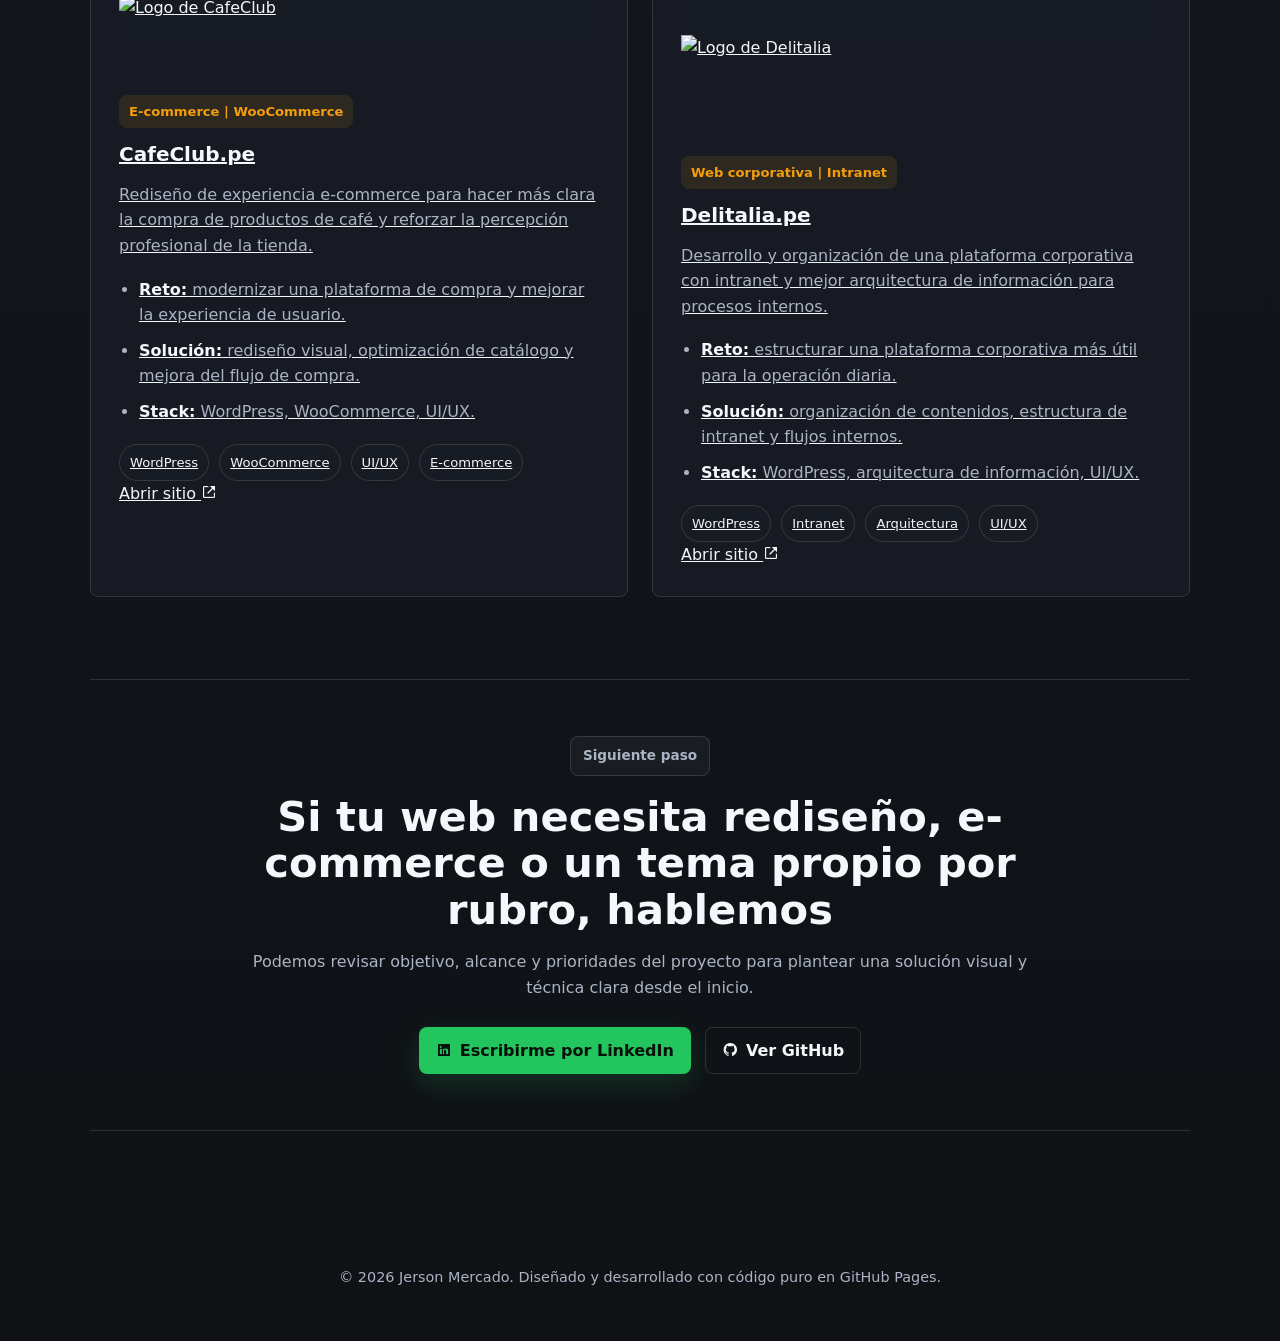
==== commit 832371bc: "Agrega LinkedIn y secciones comerciales" ====
--- a/index.html
+++ b/index.html
@@ -5,7 +5,7 @@
     <meta name="viewport" content="width=device-width, initial-scale=1.0">
 
     <title>Jerson Mercado | WordPress, WooCommerce y Frontend para webs que convierten</title>
-    <meta name="description" content="Portafolio de Jerson Mercado, dise&ntilde;ador web especializado en WordPress y WooCommerce. Creo webs corporativas y e-commerce con foco en conversi&oacute;n, claridad y rendimiento.">
+    <meta name="description" content="Portafolio de Jerson Mercado, dise&ntilde;ador web especializado en WordPress, WooCommerce y frontend. Creo webs corporativas, e-commerce y temas a medida por rubro con foco en conversi&oacute;n.">
     <meta name="robots" content="index,follow">
     <meta name="theme-color" content="#101217">
     <link rel="canonical" href="https://jersonmc3107.github.io/Portafolio/">
@@ -14,15 +14,17 @@
     <meta property="og:locale" content="es_ES">
     <meta property="og:site_name" content="Portafolio de Jerson Mercado">
     <meta property="og:title" content="Jerson Mercado | WordPress, WooCommerce y Frontend para webs que convierten">
-    <meta property="og:description" content="Dise&ntilde;o y desarrollo webs corporativas y tiendas WooCommerce con foco en conversi&oacute;n, claridad y experiencia de usuario.">
+    <meta property="og:description" content="Dise&ntilde;o y desarrollo webs corporativas, tiendas WooCommerce y temas propios con c&oacute;digo para negocios que quieren vender mejor.">
     <meta property="og:url" content="https://jersonmc3107.github.io/Portafolio/">
-    <meta property="og:image" content="https://github.com/JersonMC3107.png">
+    <meta property="og:image" content="https://jersonmc3107.github.io/Portafolio/assets/img/og-jerson-mercado.svg">
     <meta property="og:image:alt" content="Vista previa del portafolio de Jerson Mercado">
+    <meta property="og:image:width" content="1200">
+    <meta property="og:image:height" content="630">
 
     <meta name="twitter:card" content="summary_large_image">
     <meta name="twitter:title" content="Jerson Mercado | WordPress, WooCommerce y Frontend para webs que convierten">
-    <meta name="twitter:description" content="Portafolio y casos de estudio de Jerson Mercado, dise&ntilde;ador web especializado en WordPress y WooCommerce.">
-    <meta name="twitter:image" content="https://github.com/JersonMC3107.png">
+    <meta name="twitter:description" content="Portafolio y casos de estudio de Jerson Mercado, dise&ntilde;ador web especializado en WordPress, WooCommerce y frontend.">
+    <meta name="twitter:image" content="https://jersonmc3107.github.io/Portafolio/assets/img/og-jerson-mercado.svg">
 
     <link rel="stylesheet" href="style.css">
     <link href="https://unpkg.com/boxicons@2.1.4/css/boxicons.min.css" rel="stylesheet">
@@ -36,8 +38,9 @@
 
         <div class="nav-actions">
             <a href="#servicios" class="nav-link">Servicios</a>
+            <a href="#temas" class="nav-link">Temas</a>
             <a href="#casos" class="nav-link">Casos</a>
-            <a href="#contacto" class="btn-contact">Contactar</a>
+            <a href="https://www.linkedin.com/in/jersonmc3107/" target="_blank" rel="noopener noreferrer" class="btn-contact">LinkedIn</a>
         </div>
     </nav>
 
@@ -56,8 +59,8 @@
 
             <p class="description">
                 Ayudo a empresas, agencias y startups a crear o redise&ntilde;ar p&aacute;ginas web claras,
-                r&aacute;pidas y enfocadas en negocio. Este portafolio muestra resultados reales en
-                WordPress y demuestra criterio frontend con HTML, CSS y JavaScript.
+                r&aacute;pidas y enfocadas en negocio. Trabajo con WordPress, tiendas WooCommerce
+                y temas propios desarrollados con c&oacute;digo para distintos rubros.
             </p>
 
             <div class="hero-actions">
@@ -66,21 +69,21 @@
                     Ver casos
                 </a>
 
-                <a href="#contacto" class="btn-secondary">
-                    <i class="bx bx-message-square-dots" aria-hidden="true"></i>
-                    Iniciar conversaci&oacute;n
-                </a>
-
-                <a href="https://github.com/JersonMC3107" target="_blank" rel="noopener noreferrer" class="btn-secondary">
-                    <i class="bx bxl-github" aria-hidden="true"></i>
-                    Ver GitHub
+                <a href="https://www.linkedin.com/in/jersonmc3107/" target="_blank" rel="noopener noreferrer" class="btn-secondary">
+                    <i class="bx bxl-linkedin-square" aria-hidden="true"></i>
+                    Hablemos por LinkedIn
+                </a>
+
+                <a href="#temas" class="btn-secondary">
+                    <i class="bx bx-code-alt" aria-hidden="true"></i>
+                    Ver temas por rubro
                 </a>
             </div>
 
             <ul class="hero-points" role="list">
                 <li>Webs corporativas con estructura clara y mejor percepci&oacute;n de marca.</li>
                 <li>Tiendas WooCommerce orientadas a compra, confianza y conversi&oacute;n.</li>
-                <li>Landing pages y redise&ntilde;os con foco comercial y experiencia de usuario.</li>
+                <li>Temas frontend propios para negocios que necesitan una web m&aacute;s espec&iacute;fica.</li>
             </ul>
 
             <div class="skills-container" aria-label="Habilidades principales">
@@ -128,12 +131,68 @@
                 </article>
 
                 <article class="service-card hidden">
-                    <div class="service-icon"><i class="bx bx-rocket" aria-hidden="true"></i></div>
-                    <h3>Redise&ntilde;o y optimizaci&oacute;n</h3>
+                    <div class="service-icon"><i class="bx bx-code-curly" aria-hidden="true"></i></div>
+                    <h3>Temas a medida</h3>
                     <p>
-                        Mejoras de interfaz, contenido, responsive y experiencia general para webs
-                        que ya no comunican con suficiente claridad.
+                        Interfaces desarrolladas con HTML, CSS y JavaScript para validar ideas,
+                        presentar servicios o crear una base visual propia antes de pasar a WordPress.
                     </p>
+                </article>
+            </div>
+        </section>
+
+        <section class="themes-section hidden" id="temas" aria-labelledby="titulo-temas">
+            <div class="section-header">
+                <p class="section-kicker">P&aacute;ginas por rubro</p>
+                <h2 id="titulo-temas">Tambi&eacute;n desarrollo temas web propios con c&oacute;digo</h2>
+                <p>
+                    Adem&aacute;s de trabajar con WordPress, puedo crear bases visuales en c&oacute;digo para rubros
+                    espec&iacute;ficos. Esto ayuda a mostrar r&aacute;pido una propuesta profesional antes de convertirla
+                    en una web completa o tema WordPress.
+                </p>
+            </div>
+
+            <div class="themes-grid">
+                <article class="theme-card hidden">
+                    <div class="theme-icon"><i class="bx bx-restaurant" aria-hidden="true"></i></div>
+                    <h3>Restaurantes y cafeter&iacute;as</h3>
+                    <p>Men&uacute;, reservas, delivery, galer&iacute;a, historia de marca y CTA directo a WhatsApp o pedidos.</p>
+                    <span>Ideal para negocios gastron&oacute;micos</span>
+                </article>
+
+                <article class="theme-card hidden">
+                    <div class="theme-icon"><i class="bx bx-clinic" aria-hidden="true"></i></div>
+                    <h3>Cl&iacute;nicas y est&eacute;tica</h3>
+                    <p>Servicios, especialistas, testimonios, paquetes, preguntas frecuentes y agendamiento.</p>
+                    <span>Enfoque en confianza y conversi&oacute;n</span>
+                </article>
+
+                <article class="theme-card hidden">
+                    <div class="theme-icon"><i class="bx bx-home-alt-2" aria-hidden="true"></i></div>
+                    <h3>Inmobiliarias</h3>
+                    <p>Landing de propiedades, filtros visuales, fichas de inmuebles y formularios de contacto.</p>
+                    <span>Dise&ntilde;ado para captar leads</span>
+                </article>
+
+                <article class="theme-card hidden">
+                    <div class="theme-icon"><i class="bx bx-briefcase-alt-2" aria-hidden="true"></i></div>
+                    <h3>Servicios profesionales</h3>
+                    <p>Oferta clara, casos, beneficios, proceso de trabajo, preguntas frecuentes y CTA comercial.</p>
+                    <span>Para consultores, agencias y freelancers</span>
+                </article>
+
+                <article class="theme-card hidden">
+                    <div class="theme-icon"><i class="bx bx-cart" aria-hidden="true"></i></div>
+                    <h3>Tiendas especializadas</h3>
+                    <p>Categor&iacute;as, productos destacados, beneficios de compra y estructura lista para WooCommerce.</p>
+                    <span>Pensado para cat&aacute;logos y ventas</span>
+                </article>
+
+                <article class="theme-card hidden">
+                    <div class="theme-icon"><i class="bx bx-book-open" aria-hidden="true"></i></div>
+                    <h3>Cursos y educaci&oacute;n</h3>
+                    <p>Presentaci&oacute;n de programas, temarios, docentes, precios, calendario y captaci&oacute;n de alumnos.</p>
+                    <span>Orientado a inscripciones</span>
                 </article>
             </div>
         </section>
@@ -143,82 +202,100 @@
                 <p class="section-kicker">Casos de estudio</p>
                 <h2 id="titulo-casos" class="hidden">Proyectos destacados</h2>
                 <p class="hidden">
-                    Cada proyecto resume el reto, la soluci&oacute;n aplicada y el stack utilizado para
-                    mostrar mejor el valor del trabajo realizado.
+                    Cada tarjeta incluye una portada real del sitio, el logo del proyecto y un enlace
+                    directo para abrir la web en una nueva pesta&ntilde;a.
                 </p>
             </div>
 
             <div class="projects-grid">
-                <article class="card hidden">
-                    <div class="card-icon"><i class="bx bx-store-alt" aria-hidden="true"></i></div>
-                    <span class="card-label">E-commerce | WooCommerce</span>
-                    <h3>CafeClub.pe</h3>
-
-                    <p class="project-summary">
-                        Redise&ntilde;o de experiencia e-commerce para hacer m&aacute;s clara la compra de productos
-                        de caf&eacute; y reforzar la percepci&oacute;n profesional de la tienda.
-                    </p>
-
-                    <ul class="project-list" role="list">
-                        <li><strong>Reto:</strong> modernizar una plataforma de compra y mejorar la experiencia de usuario.</li>
-                        <li><strong>Soluci&oacute;n:</strong> redise&ntilde;o visual, optimizaci&oacute;n de cat&aacute;logo y mejora del flujo de compra.</li>
-                        <li><strong>Stack:</strong> WordPress, WooCommerce, UI/UX.</li>
-                        <li><strong>Impacto:</strong> base lista para sumar m&eacute;tricas reales de conversi&oacute;n, ventas o rendimiento.</li>
-                    </ul>
-
-                    <div class="tech-list" aria-label="Tecnolog&iacute;as usadas en CafeClub.pe">
-                        <span>WordPress</span>
-                        <span>WooCommerce</span>
-                        <span>UI/UX</span>
-                        <span>E-commerce</span>
+                <a class="project-card card hidden" href="https://cafeclub.pe/" target="_blank" rel="noopener noreferrer" aria-label="Abrir CafeClub.pe en una nueva pesta&ntilde;a">
+                    <div class="project-media">
+                        <img src="https://cafeclub.pe/wp-content/uploads/2026/04/Diseno-sin-titulo-75-1024x427.png" alt="Portada de la tienda CafeClub.pe" width="1024" height="427" loading="lazy" decoding="async">
+                        <div class="project-logo-badge">
+                            <img src="https://cafeclub.pe/wp-content/uploads/2023/06/cafeclub-logo-1.png" alt="Logo de CafeClub" width="350" height="100" loading="lazy" decoding="async">
+                        </div>
                     </div>
-                </article>
-
-                <article class="card hidden">
-                    <div class="card-icon"><i class="bx bx-buildings" aria-hidden="true"></i></div>
-                    <span class="card-label">Web corporativa | Intranet</span>
-                    <h3>Delitalia.pe</h3>
-
-                    <p class="project-summary">
-                        Desarrollo y organizaci&oacute;n de una plataforma corporativa con intranet
-                        y mejor arquitectura de informaci&oacute;n para procesos internos.
-                    </p>
-
-                    <ul class="project-list" role="list">
-                        <li><strong>Reto:</strong> estructurar una plataforma corporativa m&aacute;s &uacute;til para la operaci&oacute;n diaria.</li>
-                        <li><strong>Soluci&oacute;n:</strong> organizaci&oacute;n de contenidos, estructura de intranet y flujos internos.</li>
-                        <li><strong>Stack:</strong> WordPress, arquitectura de informaci&oacute;n, UI/UX.</li>
-                        <li><strong>Impacto:</strong> plataforma con mejor orden visual y una base m&aacute;s clara para gesti&oacute;n interna.</li>
-                    </ul>
-
-                    <div class="tech-list" aria-label="Tecnolog&iacute;as usadas en Delitalia.pe">
-                        <span>WordPress</span>
-                        <span>Intranet</span>
-                        <span>Arquitectura</span>
-                        <span>UI/UX</span>
+
+                    <div class="project-content">
+                        <span class="card-label">E-commerce | WooCommerce</span>
+                        <h3>CafeClub.pe</h3>
+
+                        <p class="project-summary">
+                            Redise&ntilde;o de experiencia e-commerce para hacer m&aacute;s clara la compra de productos
+                            de caf&eacute; y reforzar la percepci&oacute;n profesional de la tienda.
+                        </p>
+
+                        <ul class="project-list" role="list">
+                            <li><strong>Reto:</strong> modernizar una plataforma de compra y mejorar la experiencia de usuario.</li>
+                            <li><strong>Soluci&oacute;n:</strong> redise&ntilde;o visual, optimizaci&oacute;n de cat&aacute;logo y mejora del flujo de compra.</li>
+                            <li><strong>Stack:</strong> WordPress, WooCommerce, UI/UX.</li>
+                        </ul>
+
+                        <div class="tech-list" aria-label="Tecnolog&iacute;as usadas en CafeClub.pe">
+                            <span>WordPress</span>
+                            <span>WooCommerce</span>
+                            <span>UI/UX</span>
+                            <span>E-commerce</span>
+                        </div>
+
+                        <span class="project-link">Abrir sitio <i class="bx bx-link-external" aria-hidden="true"></i></span>
                     </div>
-                </article>
+                </a>
+
+                <a class="project-card card hidden" href="https://delitalia.pe/" target="_blank" rel="noopener noreferrer" aria-label="Abrir Delitalia.pe en una nueva pesta&ntilde;a">
+                    <div class="project-media">
+                        <img src="https://delitalia.pe/wp-content/uploads/2026/05/Portada.webp" alt="Portada de la web Delitalia.pe" width="1400" height="700" loading="lazy" decoding="async">
+                        <div class="project-logo-badge">
+                            <img src="https://delitalia.pe/wp-content/uploads/2021/11/Logo-delitalia.svg" alt="Logo de Delitalia" width="300" height="121" loading="lazy" decoding="async">
+                        </div>
+                    </div>
+
+                    <div class="project-content">
+                        <span class="card-label">Web corporativa | Intranet</span>
+                        <h3>Delitalia.pe</h3>
+
+                        <p class="project-summary">
+                            Desarrollo y organizaci&oacute;n de una plataforma corporativa con intranet
+                            y mejor arquitectura de informaci&oacute;n para procesos internos.
+                        </p>
+
+                        <ul class="project-list" role="list">
+                            <li><strong>Reto:</strong> estructurar una plataforma corporativa m&aacute;s &uacute;til para la operaci&oacute;n diaria.</li>
+                            <li><strong>Soluci&oacute;n:</strong> organizaci&oacute;n de contenidos, estructura de intranet y flujos internos.</li>
+                            <li><strong>Stack:</strong> WordPress, arquitectura de informaci&oacute;n, UI/UX.</li>
+                        </ul>
+
+                        <div class="tech-list" aria-label="Tecnolog&iacute;as usadas en Delitalia.pe">
+                            <span>WordPress</span>
+                            <span>Intranet</span>
+                            <span>Arquitectura</span>
+                            <span>UI/UX</span>
+                        </div>
+
+                        <span class="project-link">Abrir sitio <i class="bx bx-link-external" aria-hidden="true"></i></span>
+                    </div>
+                </a>
             </div>
         </section>
 
         <section class="cta-section hidden" id="contacto" aria-labelledby="titulo-contacto">
             <div class="cta-content">
                 <p class="section-kicker">Siguiente paso</p>
-                <h2 id="titulo-contacto">Si tu web necesita redise&ntilde;o, e-commerce o una presentaci&oacute;n m&aacute;s s&oacute;lida, hablemos</h2>
+                <h2 id="titulo-contacto">Si tu web necesita redise&ntilde;o, e-commerce o un tema propio por rubro, hablemos</h2>
                 <p>
                     Podemos revisar objetivo, alcance y prioridades del proyecto para plantear una
                     soluci&oacute;n visual y t&eacute;cnica clara desde el inicio.
                 </p>
 
                 <div class="hero-actions">
-                    <a href="https://github.com/JersonMC3107" target="_blank" rel="noopener noreferrer" class="btn-primary">
+                    <a href="https://www.linkedin.com/in/jersonmc3107/" target="_blank" rel="noopener noreferrer" class="btn-primary">
+                        <i class="bx bxl-linkedin-square" aria-hidden="true"></i>
+                        Escribirme por LinkedIn
+                    </a>
+
+                    <a href="https://github.com/JersonMC3107" target="_blank" rel="noopener noreferrer" class="btn-secondary">
                         <i class="bx bxl-github" aria-hidden="true"></i>
-                        Ver perfil en GitHub
-                    </a>
-
-                    <a href="#inicio" class="btn-secondary">
-                        <i class="bx bx-up-arrow-alt" aria-hidden="true"></i>
-                        Volver al inicio
+                        Ver GitHub
                     </a>
                 </div>
             </div>
--- a/style.css
+++ b/style.css
@@ -1,209 +1,514 @@
-/* Variables de color globales */
 :root {
-    --bg-color: #0b1120;
-    --text-main: #f8fafc;
-    --text-muted: #94a3b8;
-    --accent: #38bdf8;
-    --accent-glow: rgba(56, 189, 248, 0.2);
-    --card-bg: rgba(30, 41, 59, 0.7);
-}
-
-/* Estilos base */
+    --bg-color: #101217;
+    --surface: #191d25;
+    --surface-soft: rgba(25, 29, 37, 0.82);
+    --surface-muted: rgba(255, 255, 255, 0.04);
+    --text-main: #f4f7fb;
+    --text-muted: #aab4c4;
+    --accent: #22c55e;
+    --accent-2: #38bdf8;
+    --accent-warm: #f59e0b;
+    --border-soft: rgba(255, 255, 255, 0.12);
+    --shadow-soft: 0 18px 45px rgba(0, 0, 0, 0.32);
+    --max-width: 1100px;
+}
+
+*,
+*::before,
+*::after {
+    box-sizing: border-box;
+}
+
+html {
+    scroll-behavior: smooth;
+}
+
 body {
-    font-family: 'Inter', system-ui, sans-serif;
-    background-color: var(--bg-color);
-    color: var(--text-main);
+    min-height: 100vh;
     margin: 0;
     padding: 0 20px;
+    overflow-x: hidden;
+    background: linear-gradient(180deg, #101217 0%, #141922 48%, #0f1115 100%);
+    color: var(--text-main);
+    font-family: Inter, system-ui, -apple-system, BlinkMacSystemFont, "Segoe UI", sans-serif;
     line-height: 1.6;
-    overflow-x: hidden;
-}
-
-/* Navegación */
+}
+
+img {
+    display: block;
+    max-width: 100%;
+    height: auto;
+}
+
+a {
+    color: inherit;
+}
+
+.skip-link {
+    position: absolute;
+    top: -48px;
+    left: 16px;
+    z-index: 1000;
+    padding: 10px 14px;
+    border-radius: 8px;
+    background: var(--accent);
+    color: #07110a;
+    font-weight: 700;
+    text-decoration: none;
+    transition: top 0.2s ease;
+}
+
+.skip-link:focus {
+    top: 16px;
+}
+
+.navbar,
+.services-section,
+.projects-section,
+.cta-section,
+.footer {
+    width: min(100%, var(--max-width));
+    margin-right: auto;
+    margin-left: auto;
+}
+
 .navbar {
     display: flex;
+    align-items: center;
     justify-content: space-between;
+    gap: 24px;
+    padding: 22px 0;
+}
+
+.logo {
+    color: var(--text-main);
+    font-size: 1.5rem;
+    font-weight: 800;
+    text-decoration: none;
+}
+
+.nav-actions {
+    display: flex;
     align-items: center;
-    max-width: 1000px;
-    margin: 0 auto;
-    padding: 20px 0;
-}
-
-.logo {
-    font-size: 1.5rem;
-    font-weight: bold;
-    color: var(--text-main);
-}
-
-.btn-contact {
-    background: transparent;
+    justify-content: flex-end;
+    gap: 14px;
+    flex-wrap: wrap;
+}
+
+.nav-link {
+    color: var(--text-muted);
+    font-size: 0.95rem;
+    text-decoration: none;
+    transition: color 0.2s ease;
+}
+
+.nav-link:hover,
+.nav-link:focus-visible {
+    color: var(--text-main);
+}
+
+.hero {
+    width: min(100%, 900px);
+    margin: 38px auto 64px;
+    text-align: center;
+}
+
+.eyebrow,
+.section-kicker {
+    display: inline-flex;
+    align-items: center;
+    gap: 8px;
+    margin: 0 0 18px;
+    padding: 8px 12px;
+    border: 1px solid var(--border-soft);
+    border-radius: 8px;
+    background: var(--surface-muted);
+    color: var(--accent-2);
+    font-size: 0.85rem;
+    font-weight: 700;
+    letter-spacing: 0;
+}
+
+h1,
+h2,
+h3,
+p {
+    overflow-wrap: anywhere;
+}
+
+h1 {
+    margin: 0 0 16px;
+    font-size: clamp(2.1rem, 5vw, 3.5rem);
+    line-height: 1;
+}
+
+h2 {
+    margin: 0;
+    font-size: clamp(1.8rem, 5vw, 2.6rem);
+    line-height: 1.12;
+}
+
+h3 {
+    margin: 0;
+    font-size: 1.25rem;
+    line-height: 1.2;
+}
+
+.gradient-text {
+    display: block;
+    background: linear-gradient(90deg, var(--accent), var(--accent-2), var(--accent-warm));
+    -webkit-background-clip: text;
+    background-clip: text;
+    color: transparent;
+}
+
+.subtitle {
+    max-width: 760px;
+    margin: 0 auto 18px;
     color: var(--accent);
-    border: 1px solid var(--accent);
-    padding: 8px 16px;
-    border-radius: 20px;
-    text-decoration: none;
-    transition: all 0.3s ease;
-}
-
-.btn-contact:hover {
-    background: var(--accent);
-    color: var(--bg-color);
-    box-shadow: 0 0 15px var(--accent-glow);
-}
-
-/* Hero Section */
-.hero {
-    max-width: 800px;
-    margin: 80px auto;
-    text-align: center;
-}
-
-h1 {
-    font-size: 3.5rem;
+    font-size: 1.22rem;
+    font-weight: 700;
+}
+
+.description {
+    max-width: 780px;
+    margin: 0 auto 22px;
+    color: var(--text-muted);
+    font-size: 1.06rem;
+}
+
+.hero-points,
+.project-list {
+    margin: 0;
+    padding-left: 1.25rem;
+    color: var(--text-muted);
+    text-align: left;
+}
+
+.hero-points {
+    max-width: 760px;
+    margin: 0 auto 24px;
+}
+
+.hero-points li,
+.project-list li {
     margin-bottom: 10px;
 }
 
-.gradient-text {
-    background: linear-gradient(to right, #38bdf8, #818cf8);
-    -webkit-background-clip: text;
-    -webkit-text-fill-color: transparent;
-}
-
-.subtitle {
-    font-size: 1.3rem;
-    color: var(--accent);
-    margin-bottom: 20px;
-}
-
-.description {
-    color: var(--text-muted);
-    font-size: 1.1rem;
-    margin-bottom: 40px;
-}
-
-/* Etiquetas de Habilidades */
 .skills-container {
     display: flex;
-    gap: 15px;
     justify-content: center;
+    gap: 12px;
     flex-wrap: wrap;
 }
 
+.skill-tag,
+.proof-item,
+.tech-list span {
+    border: 1px solid var(--border-soft);
+    background: var(--surface-soft);
+    color: var(--text-main);
+}
+
 .skill-tag {
-    background: var(--card-bg);
-    border: 1px solid rgba(255, 255, 255, 0.1);
-    padding: 8px 18px;
-    border-radius: 30px;
+    display: inline-flex;
+    align-items: center;
+    gap: 7px;
+    padding: 8px 14px;
+    border-radius: 999px;
     font-size: 0.9rem;
-    backdrop-filter: blur(10px);
-}
-
-/* Sección de Proyectos (Grid) */
-.projects-section {
-    max-width: 1000px;
-    margin: 80px auto;
-}
-
-.projects-section h2 {
+}
+
+.skill-tag i {
+    color: var(--accent-2);
+    font-size: 1.15rem;
+}
+
+.hero-actions {
+    display: flex;
+    justify-content: center;
+    gap: 14px;
+    flex-wrap: wrap;
+    margin: 26px 0 0;
+}
+
+.hero-actions + .hero-points {
+    margin-top: 28px;
+}
+
+.btn-contact,
+.btn-primary,
+.btn-secondary {
+    display: inline-flex;
+    align-items: center;
+    justify-content: center;
+    gap: 8px;
+    min-height: 42px;
+    padding: 10px 16px;
+    border-radius: 8px;
+    font-weight: 800;
+    text-decoration: none;
+    transition: transform 0.2s ease, border-color 0.2s ease, background 0.2s ease, color 0.2s ease, box-shadow 0.2s ease;
+}
+
+.btn-contact,
+.btn-secondary {
+    border: 1px solid var(--border-soft);
+    background: transparent;
+    color: var(--text-main);
+}
+
+.btn-primary {
+    border: 1px solid transparent;
+    background: var(--accent);
+    color: #07110a;
+    box-shadow: 0 10px 28px rgba(34, 197, 94, 0.18);
+}
+
+.btn-contact:hover,
+.btn-secondary:hover {
+    border-color: var(--accent-2);
+    color: var(--accent-2);
+}
+
+.btn-primary:hover {
+    transform: translateY(-2px);
+    box-shadow: 0 14px 34px rgba(34, 197, 94, 0.28);
+}
+
+.proof-strip {
+    display: flex;
+    justify-content: center;
+    gap: 12px;
+    flex-wrap: wrap;
+    margin-top: 24px;
+}
+
+.proof-item {
+    padding: 8px 12px;
+    border-radius: 8px;
+    color: var(--text-muted);
+    font-size: 0.9rem;
+}
+
+.services-section,
+.projects-section,
+.cta-section {
+    margin-top: 82px;
+    margin-bottom: 82px;
+}
+
+.section-header {
+    max-width: 760px;
+    margin: 0 auto 40px;
     text-align: center;
-    font-size: 2rem;
-    margin-bottom: 40px;
-}
-
+}
+
+.section-header h2 {
+    margin-bottom: 14px;
+}
+
+.section-header p,
+.cta-content p {
+    color: var(--text-muted);
+}
+
+.services-grid,
 .projects-grid {
     display: grid;
-    grid-template-columns: repeat(auto-fit, minmax(300px, 1fr));
-    gap: 30px;
-}
-
+    gap: 24px;
+}
+
+.services-grid {
+    grid-template-columns: repeat(3, minmax(0, 1fr));
+}
+
+.projects-grid {
+    grid-template-columns: repeat(2, minmax(0, 1fr));
+}
+
+.service-card,
 .card {
-    background: var(--card-bg);
-    border: 1px solid rgba(255, 255, 255, 0.05);
-    padding: 30px;
-    border-radius: 16px;
-    transition: transform 0.3s ease, box-shadow 0.3s ease;
-    backdrop-filter: blur(10px);
-}
-
+    border: 1px solid var(--border-soft);
+    border-radius: 8px;
+    background: var(--surface-soft);
+    box-shadow: none;
+    backdrop-filter: blur(12px);
+}
+
+.service-card {
+    padding: 26px;
+    transition: transform 0.2s ease, border-color 0.2s ease, box-shadow 0.2s ease;
+}
+
+.card {
+    padding: 28px;
+    transition: transform 0.2s ease, border-color 0.2s ease, box-shadow 0.2s ease;
+}
+
+.service-card:hover,
 .card:hover {
-    transform: translateY(-5px);
-    box-shadow: 0 10px 30px rgba(0, 0, 0, 0.5);
-    border-color: rgba(56, 189, 248, 0.3);
-}
-
+    transform: translateY(-4px);
+    border-color: rgba(56, 189, 248, 0.42);
+    box-shadow: var(--shadow-soft);
+}
+
+.service-icon,
 .card-icon {
-    font-size: 2.5rem;
-    margin-bottom: 15px;
-}
-
+    display: grid;
+    place-items: center;
+    width: 52px;
+    height: 52px;
+    margin-bottom: 18px;
+    border: 1px solid rgba(56, 189, 248, 0.24);
+    border-radius: 8px;
+    background: rgba(56, 189, 248, 0.1);
+    color: var(--accent-2);
+    font-size: 1.45rem;
+}
+
+.service-card h3,
 .card h3 {
-    margin-top: 0;
-    color: var(--accent);
-}
-
-.card p {
-    color: var(--text-muted);
-    font-size: 0.95rem;
+    color: var(--text-main);
+}
+
+.service-card p,
+.card p,
+.project-summary {
+    color: var(--text-muted);
+}
+
+.card-label {
+    display: inline-flex;
+    margin-bottom: 14px;
+    padding: 6px 10px;
+    border-radius: 8px;
+    background: rgba(245, 158, 11, 0.1);
+    color: var(--accent-warm);
+    font-size: 0.82rem;
+    font-weight: 800;
+}
+
+.project-summary {
+    margin-bottom: 18px;
+}
+
+.project-list strong {
+    color: var(--text-main);
+}
+
+.tech-list {
+    display: flex;
+    gap: 10px;
+    flex-wrap: wrap;
+    margin-top: 20px;
+}
+
+.tech-list span {
+    padding: 7px 10px;
+    border-radius: 999px;
+    font-size: 0.82rem;
+}
+
+.cta-section {
+    padding: 56px 0;
+    border-top: 1px solid var(--border-soft);
+    border-bottom: 1px solid var(--border-soft);
+}
+
+.cta-content {
+    max-width: 820px;
+    margin: 0 auto;
+    text-align: center;
+}
+
+.cta-content h2 {
+    margin-bottom: 16px;
 }
 
 .footer {
+    padding: 38px 0;
+    color: var(--text-muted);
+    font-size: 0.9rem;
     text-align: center;
-    padding: 40px 0;
-    color: var(--text-muted);
-    font-size: 0.9rem;
-}
-
-/* Clases para Animaciones en Scroll */
+}
+
+a:focus-visible,
+button:focus-visible {
+    outline: 3px solid var(--accent-2);
+    outline-offset: 4px;
+}
+
 .hidden {
     opacity: 0;
-    transform: translateY(30px);
-    transition: all 0.8s ease-out;
+    transform: translateY(24px);
+    transition: opacity 0.7s ease, transform 0.7s ease;
 }
 
 .show {
     opacity: 1;
     transform: translateY(0);
 }
-/* Estilos para Iconos dentro de las etiquetas */
-.skill-tag i {
-    font-size: 1.2rem;
-    vertical-align: middle;
-    margin-right: 5px;
-    color: var(--accent);
-}
-
-/* Nuevos Botones de Acción en el Hero */
-.btn-primary {
-    background: var(--accent);
-    color: var(--bg-color);
-    padding: 12px 24px;
-    border-radius: 30px;
-    text-decoration: none;
-    font-weight: bold;
-    transition: all 0.3s ease;
-    box-shadow: 0 4px 15px var(--accent-glow);
-}
-
-.btn-primary:hover {
-    transform: translateY(-2px);
-    box-shadow: 0 6px 20px rgba(56, 189, 248, 0.4);
-}
-
-.btn-secondary {
-    background: transparent;
-    color: var(--text-main);
-    padding: 12px 24px;
-    border: 1px solid var(--text-muted);
-    border-radius: 30px;
-    text-decoration: none;
-    font-weight: bold;
-    transition: all 0.3s ease;
-    display: flex;
-    align-items: center;
-    gap: 8px;
-}
-
-.btn-secondary:hover {
-    border-color: var(--accent);
-    color: var(--accent);
-}
+
+@media (max-width: 900px) {
+    .services-grid,
+    .projects-grid {
+        grid-template-columns: 1fr;
+    }
+
+    .navbar {
+        align-items: flex-start;
+    }
+}
+
+@media (max-width: 720px) {
+    body {
+        padding: 0 16px;
+    }
+
+    .navbar {
+        flex-direction: column;
+    }
+
+    .nav-actions {
+        width: 100%;
+        justify-content: flex-start;
+    }
+
+    .hero {
+        margin-top: 46px;
+    }
+
+    .hero-actions {
+        flex-direction: column;
+        align-items: stretch;
+    }
+
+    .hero-actions a {
+        width: 100%;
+    }
+
+    .service-card,
+    .card {
+        padding: 22px;
+    }
+}
+
+@media (prefers-reduced-motion: reduce) {
+    html {
+        scroll-behavior: auto;
+    }
+
+    *,
+    *::before,
+    *::after {
+        animation: none !important;
+        transition-duration: 0.01ms !important;
+        transition-delay: 0ms !important;
+    }
+
+    .hidden {
+        opacity: 1;
+        transform: none;
+    }
+}
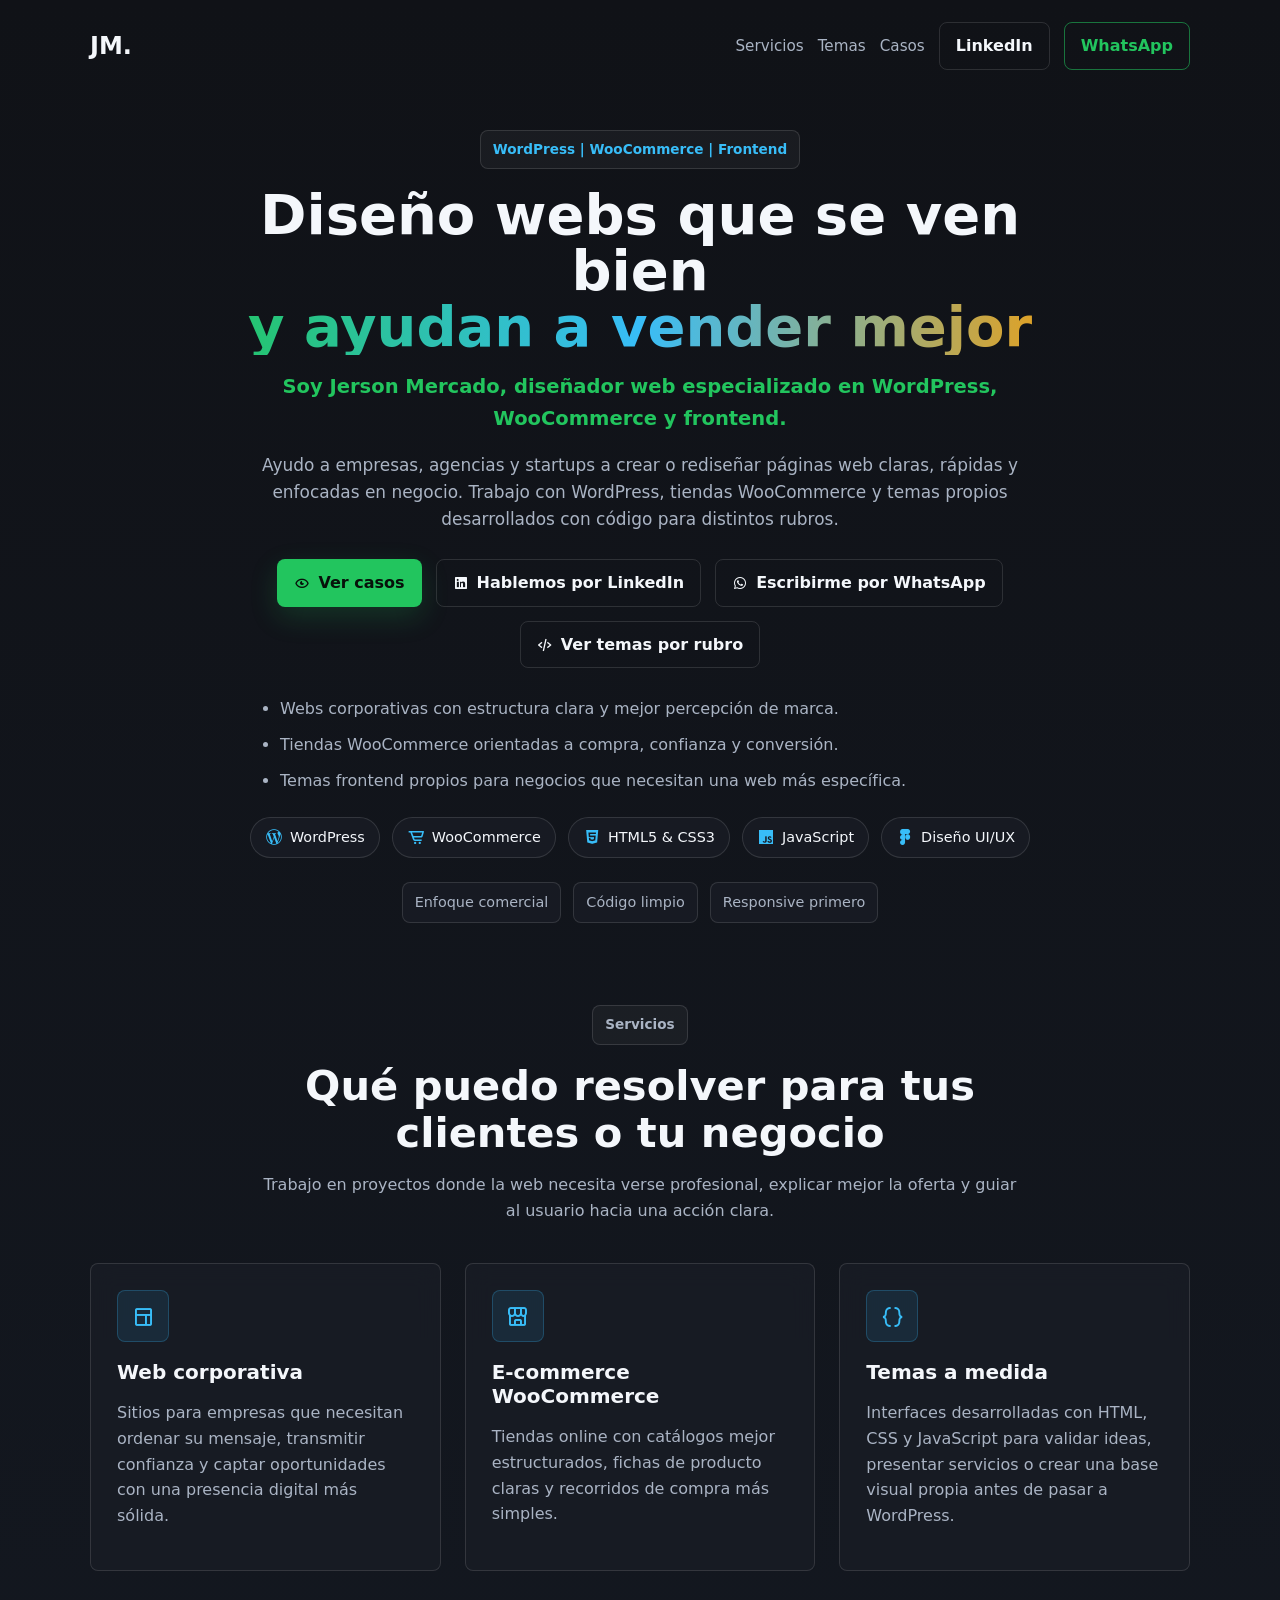
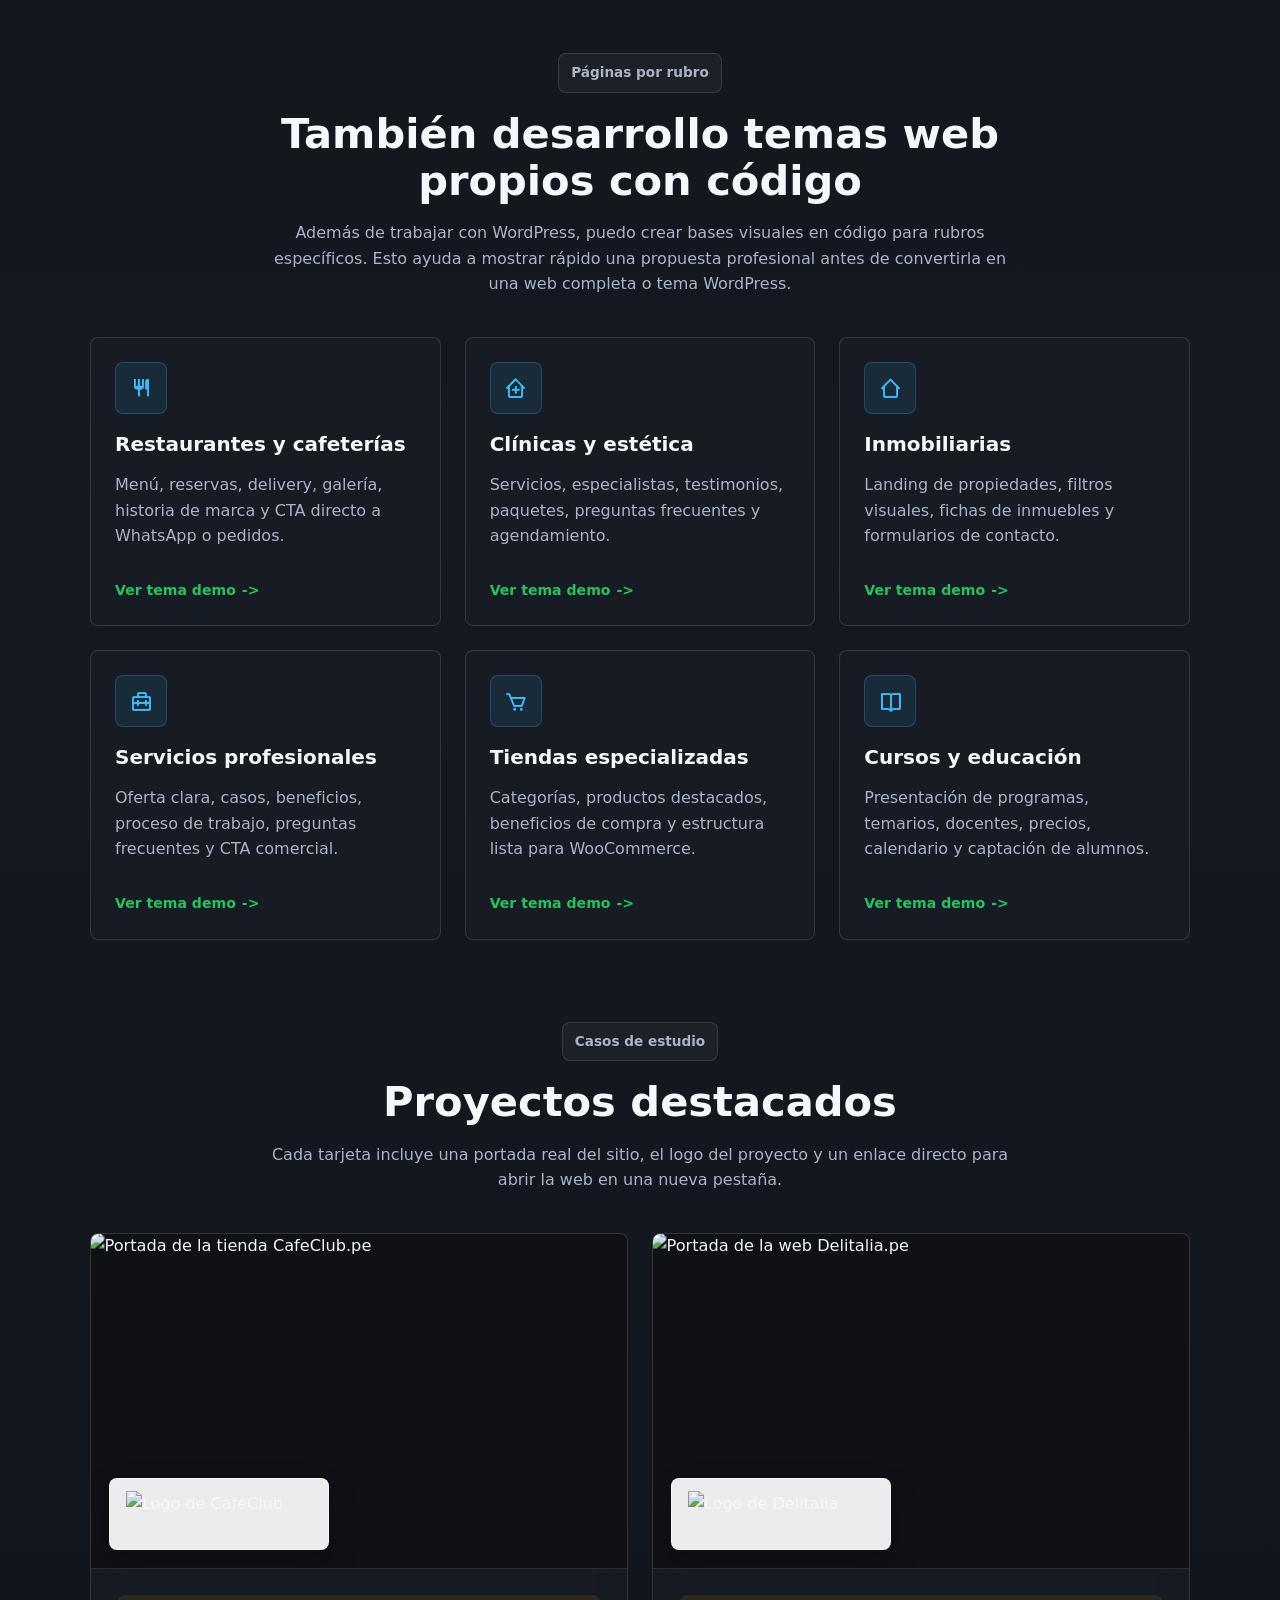
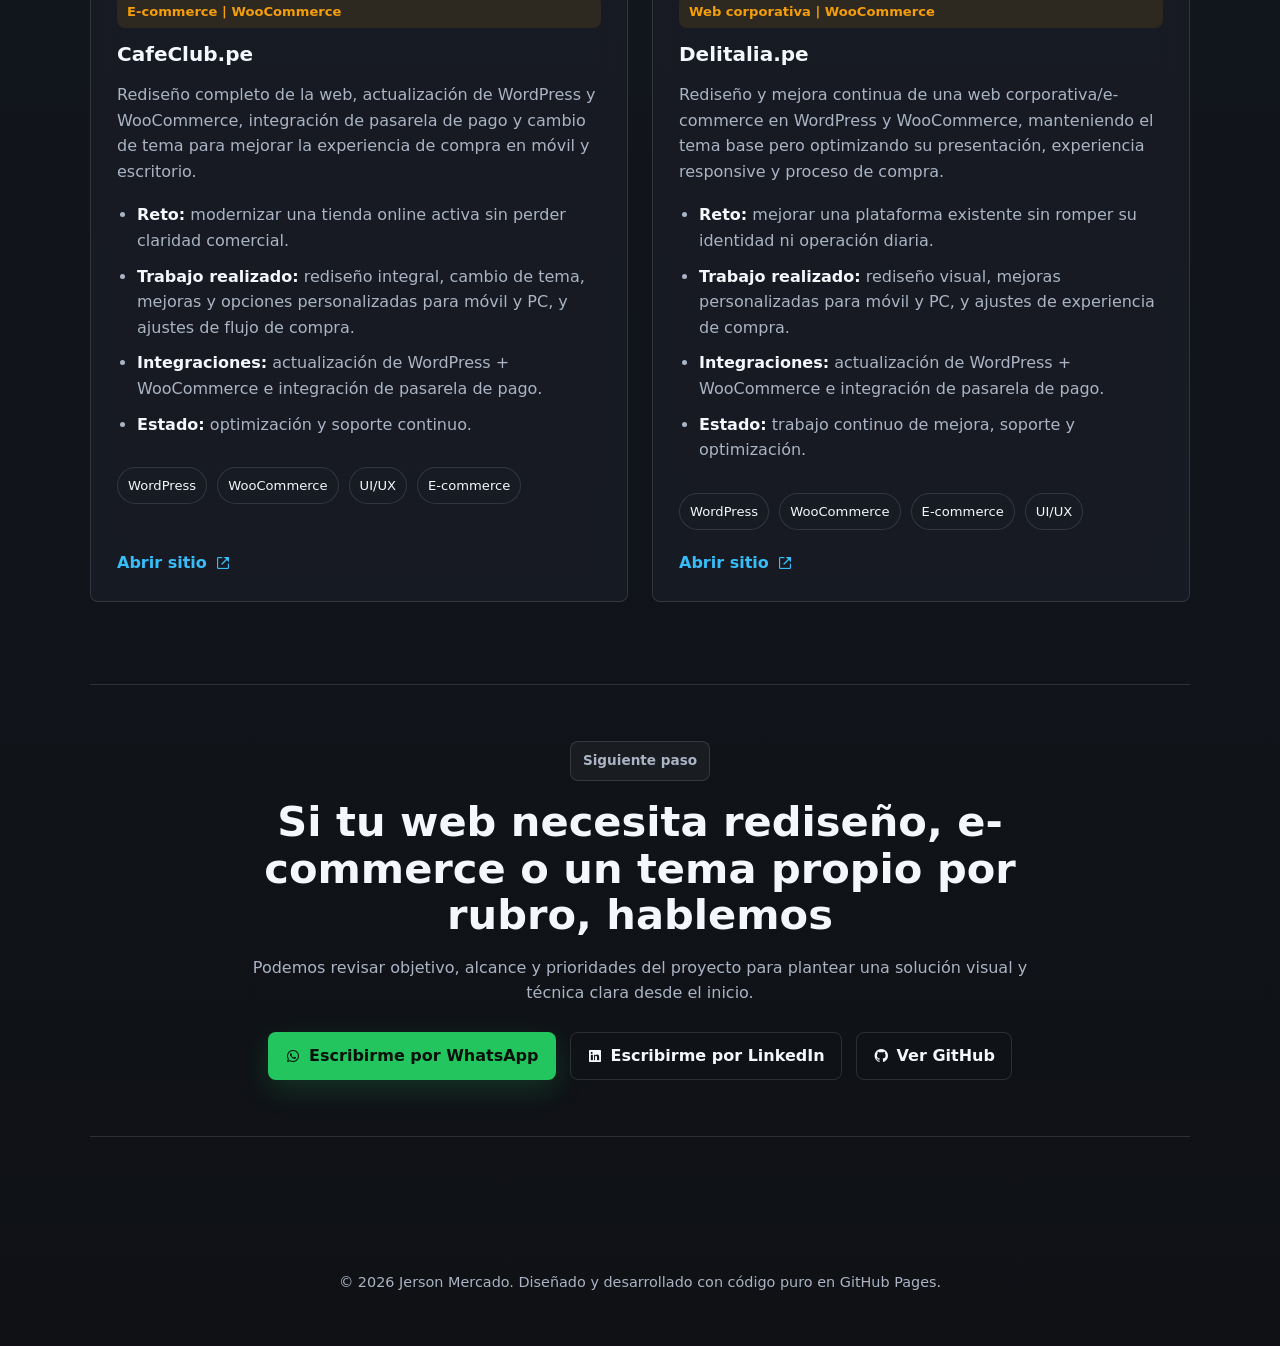
==== commit 4b5a6cdd: "Agrega WhatsApp y demos por rubro" ====
--- a/index.html
+++ b/index.html
@@ -41,6 +41,7 @@
             <a href="#temas" class="nav-link">Temas</a>
             <a href="#casos" class="nav-link">Casos</a>
             <a href="https://www.linkedin.com/in/jersonmc3107/" target="_blank" rel="noopener noreferrer" class="btn-contact">LinkedIn</a>
+            <a href="https://wa.me/51947317024?text=Hola%20Jerson%2C%20vi%20tu%20portafolio%20y%20quiero%20conversar%20sobre%20una%20web." target="_blank" rel="noopener noreferrer" class="btn-contact btn-whatsapp">WhatsApp</a>
         </div>
     </nav>
 
@@ -72,6 +73,11 @@
                 <a href="https://www.linkedin.com/in/jersonmc3107/" target="_blank" rel="noopener noreferrer" class="btn-secondary">
                     <i class="bx bxl-linkedin-square" aria-hidden="true"></i>
                     Hablemos por LinkedIn
+                </a>
+
+                <a href="https://wa.me/51947317024?text=Hola%20Jerson%2C%20vi%20tu%20portafolio%20y%20quiero%20conversar%20sobre%20una%20web." target="_blank" rel="noopener noreferrer" class="btn-secondary">
+                    <i class="bx bxl-whatsapp" aria-hidden="true"></i>
+                    Escribirme por WhatsApp
                 </a>
 
                 <a href="#temas" class="btn-secondary">
@@ -153,47 +159,47 @@
             </div>
 
             <div class="themes-grid">
-                <article class="theme-card hidden">
+                <a class="theme-card hidden" href="temas/restaurantes-cafeterias.html" aria-label="Ver tema para restaurantes y cafeter&iacute;as">
                     <div class="theme-icon"><i class="bx bx-restaurant" aria-hidden="true"></i></div>
                     <h3>Restaurantes y cafeter&iacute;as</h3>
                     <p>Men&uacute;, reservas, delivery, galer&iacute;a, historia de marca y CTA directo a WhatsApp o pedidos.</p>
-                    <span>Ideal para negocios gastron&oacute;micos</span>
-                </article>
-
-                <article class="theme-card hidden">
+                    <span>Ver tema demo</span>
+                </a>
+
+                <a class="theme-card hidden" href="temas/clinicas-estetica.html" aria-label="Ver tema para cl&iacute;nicas y est&eacute;tica">
                     <div class="theme-icon"><i class="bx bx-clinic" aria-hidden="true"></i></div>
                     <h3>Cl&iacute;nicas y est&eacute;tica</h3>
                     <p>Servicios, especialistas, testimonios, paquetes, preguntas frecuentes y agendamiento.</p>
-                    <span>Enfoque en confianza y conversi&oacute;n</span>
-                </article>
-
-                <article class="theme-card hidden">
+                    <span>Ver tema demo</span>
+                </a>
+
+                <a class="theme-card hidden" href="temas/inmobiliarias.html" aria-label="Ver tema para inmobiliarias">
                     <div class="theme-icon"><i class="bx bx-home-alt-2" aria-hidden="true"></i></div>
                     <h3>Inmobiliarias</h3>
                     <p>Landing de propiedades, filtros visuales, fichas de inmuebles y formularios de contacto.</p>
-                    <span>Dise&ntilde;ado para captar leads</span>
-                </article>
-
-                <article class="theme-card hidden">
+                    <span>Ver tema demo</span>
+                </a>
+
+                <a class="theme-card hidden" href="temas/servicios-profesionales.html" aria-label="Ver tema para servicios profesionales">
                     <div class="theme-icon"><i class="bx bx-briefcase-alt-2" aria-hidden="true"></i></div>
                     <h3>Servicios profesionales</h3>
                     <p>Oferta clara, casos, beneficios, proceso de trabajo, preguntas frecuentes y CTA comercial.</p>
-                    <span>Para consultores, agencias y freelancers</span>
-                </article>
-
-                <article class="theme-card hidden">
+                    <span>Ver tema demo</span>
+                </a>
+
+                <a class="theme-card hidden" href="temas/tiendas-especializadas.html" aria-label="Ver tema para tiendas especializadas">
                     <div class="theme-icon"><i class="bx bx-cart" aria-hidden="true"></i></div>
                     <h3>Tiendas especializadas</h3>
                     <p>Categor&iacute;as, productos destacados, beneficios de compra y estructura lista para WooCommerce.</p>
-                    <span>Pensado para cat&aacute;logos y ventas</span>
-                </article>
-
-                <article class="theme-card hidden">
+                    <span>Ver tema demo</span>
+                </a>
+
+                <a class="theme-card hidden" href="temas/cursos-educacion.html" aria-label="Ver tema para cursos y educaci&oacute;n">
                     <div class="theme-icon"><i class="bx bx-book-open" aria-hidden="true"></i></div>
                     <h3>Cursos y educaci&oacute;n</h3>
                     <p>Presentaci&oacute;n de programas, temarios, docentes, precios, calendario y captaci&oacute;n de alumnos.</p>
-                    <span>Orientado a inscripciones</span>
-                </article>
+                    <span>Ver tema demo</span>
+                </a>
             </div>
         </section>
 
@@ -221,14 +227,16 @@
                         <h3>CafeClub.pe</h3>
 
                         <p class="project-summary">
-                            Redise&ntilde;o de experiencia e-commerce para hacer m&aacute;s clara la compra de productos
-                            de caf&eacute; y reforzar la percepci&oacute;n profesional de la tienda.
+                            Redise&ntilde;o completo de la web, actualizaci&oacute;n de WordPress y WooCommerce,
+                            integraci&oacute;n de pasarela de pago y cambio de tema para mejorar la experiencia
+                            de compra en m&oacute;vil y escritorio.
                         </p>
 
                         <ul class="project-list" role="list">
-                            <li><strong>Reto:</strong> modernizar una plataforma de compra y mejorar la experiencia de usuario.</li>
-                            <li><strong>Soluci&oacute;n:</strong> redise&ntilde;o visual, optimizaci&oacute;n de cat&aacute;logo y mejora del flujo de compra.</li>
-                            <li><strong>Stack:</strong> WordPress, WooCommerce, UI/UX.</li>
+                            <li><strong>Reto:</strong> modernizar una tienda online activa sin perder claridad comercial.</li>
+                            <li><strong>Trabajo realizado:</strong> redise&ntilde;o integral, cambio de tema, mejoras y opciones personalizadas para m&oacute;vil y PC, y ajustes de flujo de compra.</li>
+                            <li><strong>Integraciones:</strong> actualizaci&oacute;n de WordPress + WooCommerce e integraci&oacute;n de pasarela de pago.</li>
+                            <li><strong>Estado:</strong> optimizaci&oacute;n y soporte continuo.</li>
                         </ul>
 
                         <div class="tech-list" aria-label="Tecnolog&iacute;as usadas en CafeClub.pe">
@@ -251,24 +259,26 @@
                     </div>
 
                     <div class="project-content">
-                        <span class="card-label">Web corporativa | Intranet</span>
+                        <span class="card-label">Web corporativa | WooCommerce</span>
                         <h3>Delitalia.pe</h3>
 
                         <p class="project-summary">
-                            Desarrollo y organizaci&oacute;n de una plataforma corporativa con intranet
-                            y mejor arquitectura de informaci&oacute;n para procesos internos.
+                            Redise&ntilde;o y mejora continua de una web corporativa/e-commerce en WordPress
+                            y WooCommerce, manteniendo el tema base pero optimizando su presentaci&oacute;n,
+                            experiencia responsive y proceso de compra.
                         </p>
 
                         <ul class="project-list" role="list">
-                            <li><strong>Reto:</strong> estructurar una plataforma corporativa m&aacute;s &uacute;til para la operaci&oacute;n diaria.</li>
-                            <li><strong>Soluci&oacute;n:</strong> organizaci&oacute;n de contenidos, estructura de intranet y flujos internos.</li>
-                            <li><strong>Stack:</strong> WordPress, arquitectura de informaci&oacute;n, UI/UX.</li>
+                            <li><strong>Reto:</strong> mejorar una plataforma existente sin romper su identidad ni operaci&oacute;n diaria.</li>
+                            <li><strong>Trabajo realizado:</strong> redise&ntilde;o visual, mejoras personalizadas para m&oacute;vil y PC, y ajustes de experiencia de compra.</li>
+                            <li><strong>Integraciones:</strong> actualizaci&oacute;n de WordPress + WooCommerce e integraci&oacute;n de pasarela de pago.</li>
+                            <li><strong>Estado:</strong> trabajo continuo de mejora, soporte y optimizaci&oacute;n.</li>
                         </ul>
 
                         <div class="tech-list" aria-label="Tecnolog&iacute;as usadas en Delitalia.pe">
                             <span>WordPress</span>
-                            <span>Intranet</span>
-                            <span>Arquitectura</span>
+                            <span>WooCommerce</span>
+                            <span>E-commerce</span>
                             <span>UI/UX</span>
                         </div>
 
@@ -288,7 +298,12 @@
                 </p>
 
                 <div class="hero-actions">
-                    <a href="https://www.linkedin.com/in/jersonmc3107/" target="_blank" rel="noopener noreferrer" class="btn-primary">
+                    <a href="https://wa.me/51947317024?text=Hola%20Jerson%2C%20vi%20tu%20portafolio%20y%20quiero%20conversar%20sobre%20una%20web." target="_blank" rel="noopener noreferrer" class="btn-primary">
+                        <i class="bx bxl-whatsapp" aria-hidden="true"></i>
+                        Escribirme por WhatsApp
+                    </a>
+
+                    <a href="https://www.linkedin.com/in/jersonmc3107/" target="_blank" rel="noopener noreferrer" class="btn-secondary">
                         <i class="bx bxl-linkedin-square" aria-hidden="true"></i>
                         Escribirme por LinkedIn
                     </a>
--- a/style.css
+++ b/style.css
@@ -64,6 +64,7 @@
 
 .navbar,
 .services-section,
+.themes-section,
 .projects-section,
 .cta-section,
 .footer {
@@ -271,6 +272,17 @@
     color: var(--accent-2);
 }
 
+.btn-whatsapp {
+    border-color: rgba(34, 197, 94, 0.55);
+    color: var(--accent);
+}
+
+.btn-whatsapp:hover {
+    border-color: var(--accent);
+    background: rgba(34, 197, 94, 0.12);
+    color: var(--accent);
+}
+
 .btn-primary:hover {
     transform: translateY(-2px);
     box-shadow: 0 14px 34px rgba(34, 197, 94, 0.28);
@@ -292,6 +304,7 @@
 }
 
 .services-section,
+.themes-section,
 .projects-section,
 .cta-section {
     margin-top: 82px;
@@ -314,6 +327,7 @@
 }
 
 .services-grid,
+.themes-grid,
 .projects-grid {
     display: grid;
     gap: 24px;
@@ -323,11 +337,16 @@
     grid-template-columns: repeat(3, minmax(0, 1fr));
 }
 
+.themes-grid {
+    grid-template-columns: repeat(3, minmax(0, 1fr));
+}
+
 .projects-grid {
     grid-template-columns: repeat(2, minmax(0, 1fr));
 }
 
 .service-card,
+.theme-card,
 .card {
     border: 1px solid var(--border-soft);
     border-radius: 8px;
@@ -341,12 +360,23 @@
     transition: transform 0.2s ease, border-color 0.2s ease, box-shadow 0.2s ease;
 }
 
+.theme-card {
+    display: flex;
+    min-width: 0;
+    flex-direction: column;
+    padding: 24px;
+    color: inherit;
+    text-decoration: none;
+    transition: transform 0.2s ease, border-color 0.2s ease, box-shadow 0.2s ease;
+}
+
 .card {
     padding: 28px;
     transition: transform 0.2s ease, border-color 0.2s ease, box-shadow 0.2s ease;
 }
 
 .service-card:hover,
+.theme-card:hover,
 .card:hover {
     transform: translateY(-4px);
     border-color: rgba(56, 189, 248, 0.42);
@@ -354,6 +384,7 @@
 }
 
 .service-icon,
+.theme-icon,
 .card-icon {
     display: grid;
     place-items: center;
@@ -368,14 +399,95 @@
 }
 
 .service-card h3,
+.theme-card h3,
 .card h3 {
     color: var(--text-main);
 }
 
 .service-card p,
+.theme-card p,
 .card p,
 .project-summary {
     color: var(--text-muted);
+}
+
+.theme-card span {
+    display: inline-flex;
+    align-items: center;
+    gap: 6px;
+    margin-top: 14px;
+    color: var(--accent);
+    font-size: 0.88rem;
+    font-weight: 800;
+}
+
+.theme-card span::after {
+    content: "->";
+}
+
+.project-card {
+    display: flex;
+    min-width: 0;
+    overflow: hidden;
+    flex-direction: column;
+    padding: 0;
+    color: inherit;
+    text-decoration: none;
+}
+
+.project-card:focus-visible {
+    outline: 3px solid var(--accent-2);
+    outline-offset: 4px;
+}
+
+.project-media {
+    position: relative;
+    overflow: hidden;
+    aspect-ratio: 16 / 10;
+    border-bottom: 1px solid var(--border-soft);
+    background: #0f1115;
+}
+
+.project-media > img {
+    width: 100%;
+    height: 100%;
+    object-fit: cover;
+    transform: scale(1.01);
+    transition: transform 0.35s ease, filter 0.35s ease;
+}
+
+.project-card:hover .project-media > img {
+    transform: scale(1.04);
+    filter: saturate(1.08);
+}
+
+.project-logo-badge {
+    position: absolute;
+    left: 18px;
+    bottom: 18px;
+    display: flex;
+    align-items: center;
+    justify-content: center;
+    width: min(48%, 220px);
+    min-height: 68px;
+    padding: 12px 16px;
+    border: 1px solid rgba(255, 255, 255, 0.42);
+    border-radius: 8px;
+    background: rgba(255, 255, 255, 0.92);
+    box-shadow: 0 14px 30px rgba(0, 0, 0, 0.22);
+}
+
+.project-logo-badge img {
+    max-width: 100%;
+    max-height: 46px;
+    object-fit: contain;
+}
+
+.project-content {
+    display: flex;
+    flex: 1;
+    flex-direction: column;
+    padding: 26px;
 }
 
 .card-label {
@@ -402,6 +514,16 @@
     gap: 10px;
     flex-wrap: wrap;
     margin-top: 20px;
+}
+
+.project-link {
+    display: inline-flex;
+    align-items: center;
+    gap: 8px;
+    margin-top: auto;
+    padding-top: 20px;
+    color: var(--accent-2);
+    font-weight: 800;
 }
 
 .tech-list span {
@@ -452,6 +574,7 @@
 
 @media (max-width: 900px) {
     .services-grid,
+    .themes-grid,
     .projects-grid {
         grid-template-columns: 1fr;
     }
@@ -489,8 +612,23 @@
     }
 
     .service-card,
+    .theme-card,
     .card {
         padding: 22px;
+    }
+
+    .project-card {
+        padding: 0;
+    }
+
+    .project-content {
+        padding: 22px;
+    }
+
+    .project-logo-badge {
+        left: 14px;
+        bottom: 14px;
+        width: min(58%, 210px);
     }
 }
 
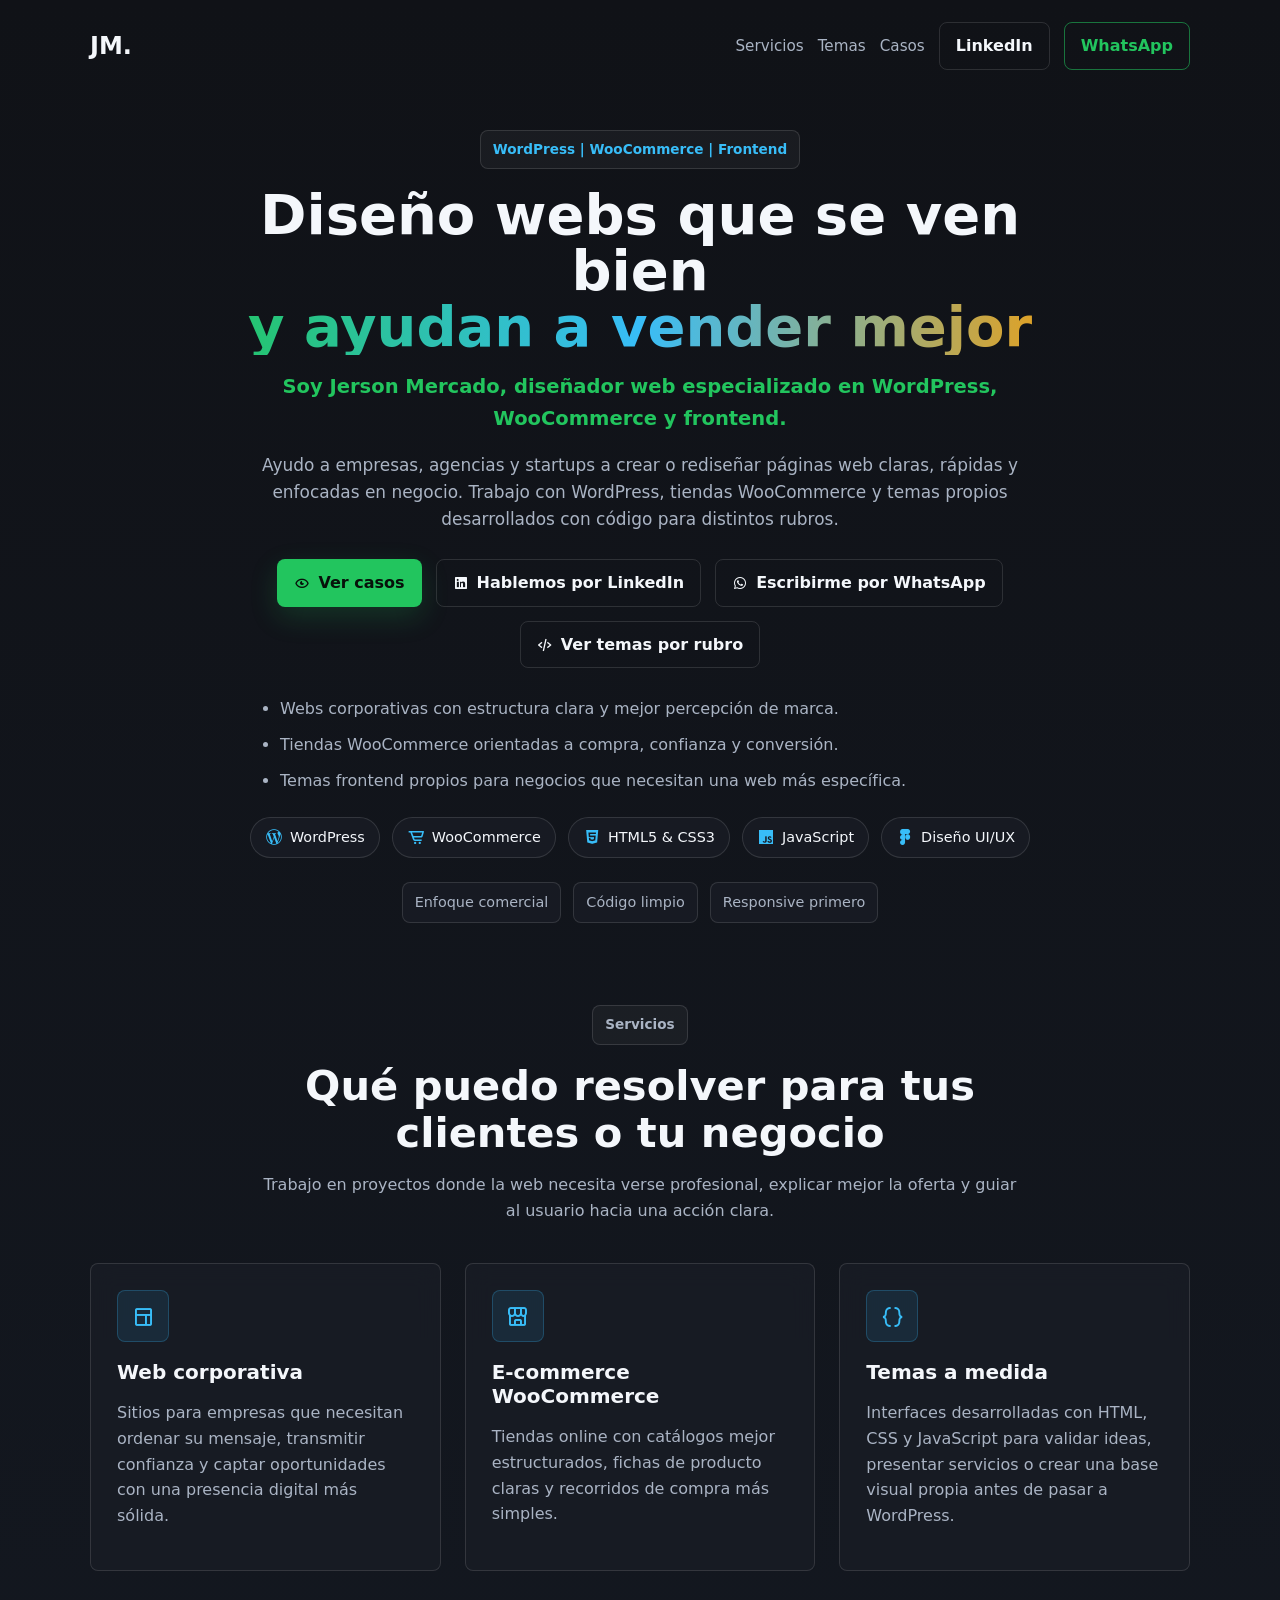
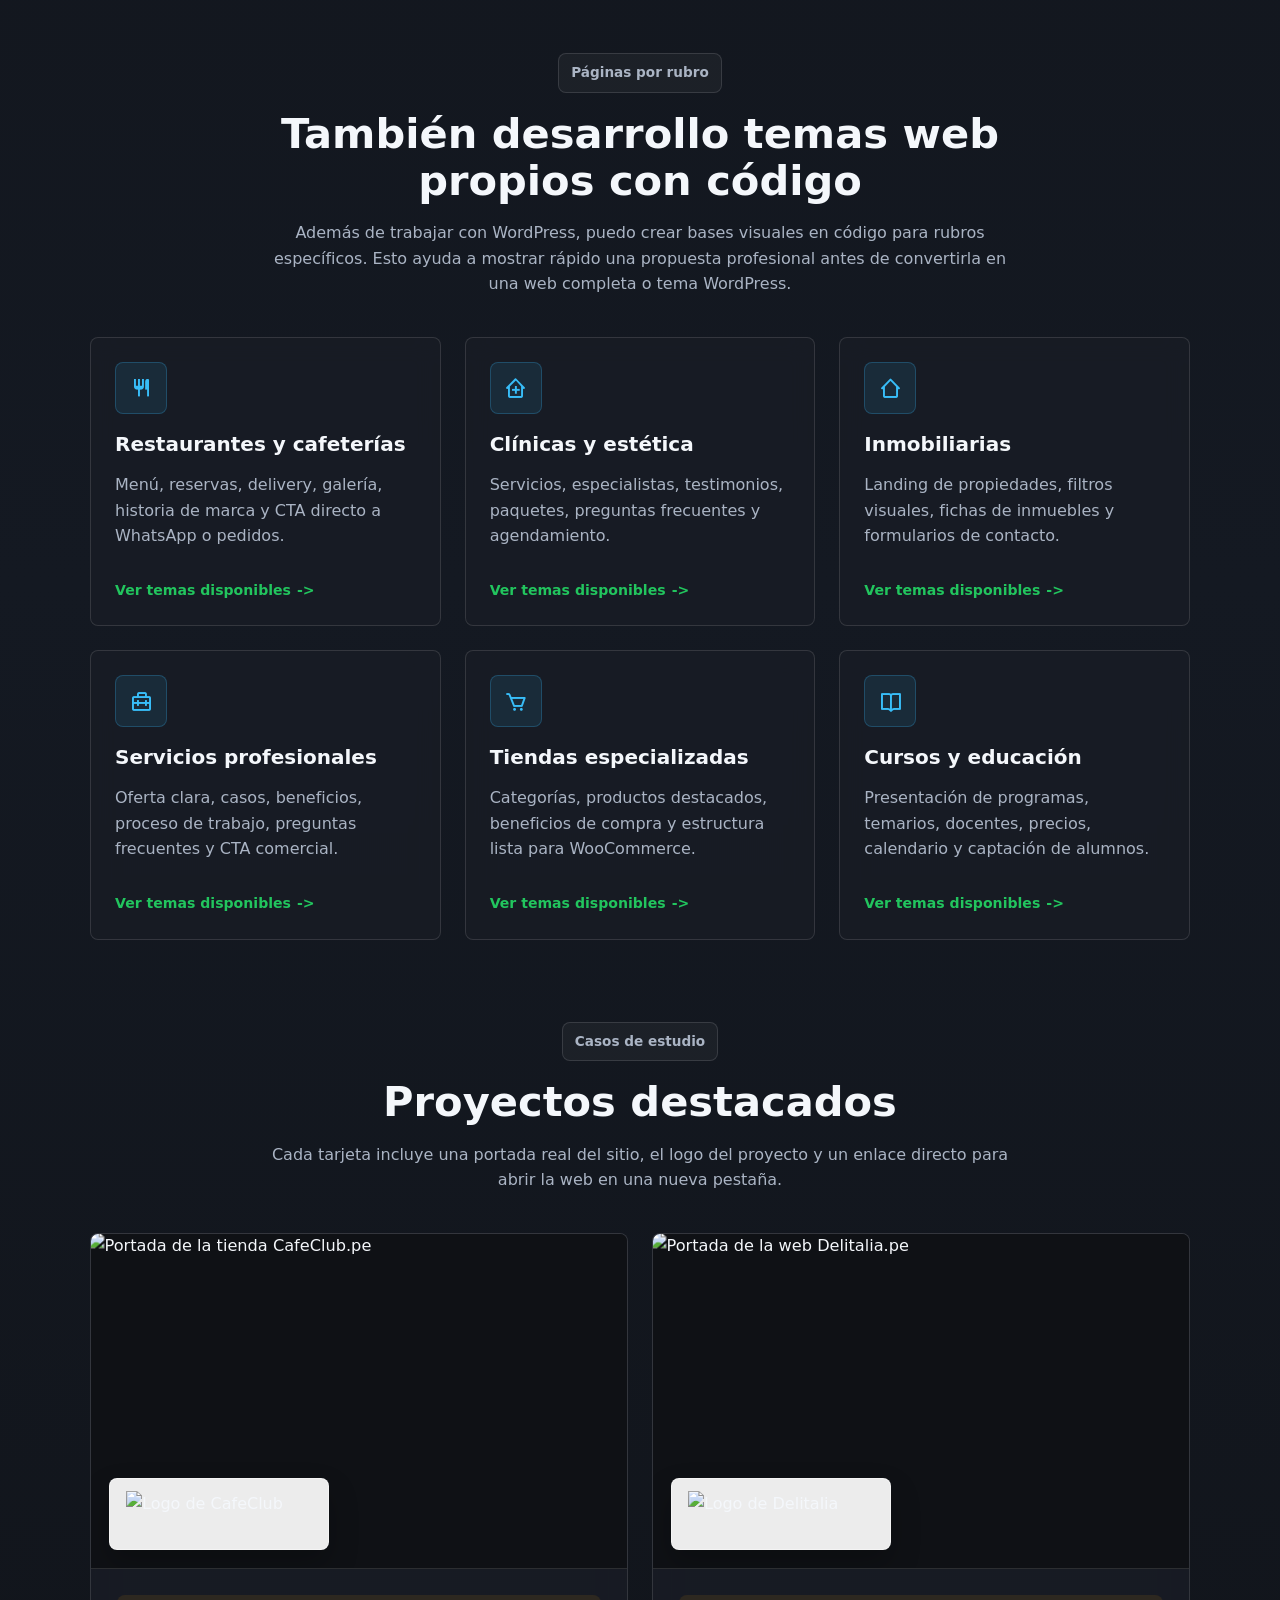
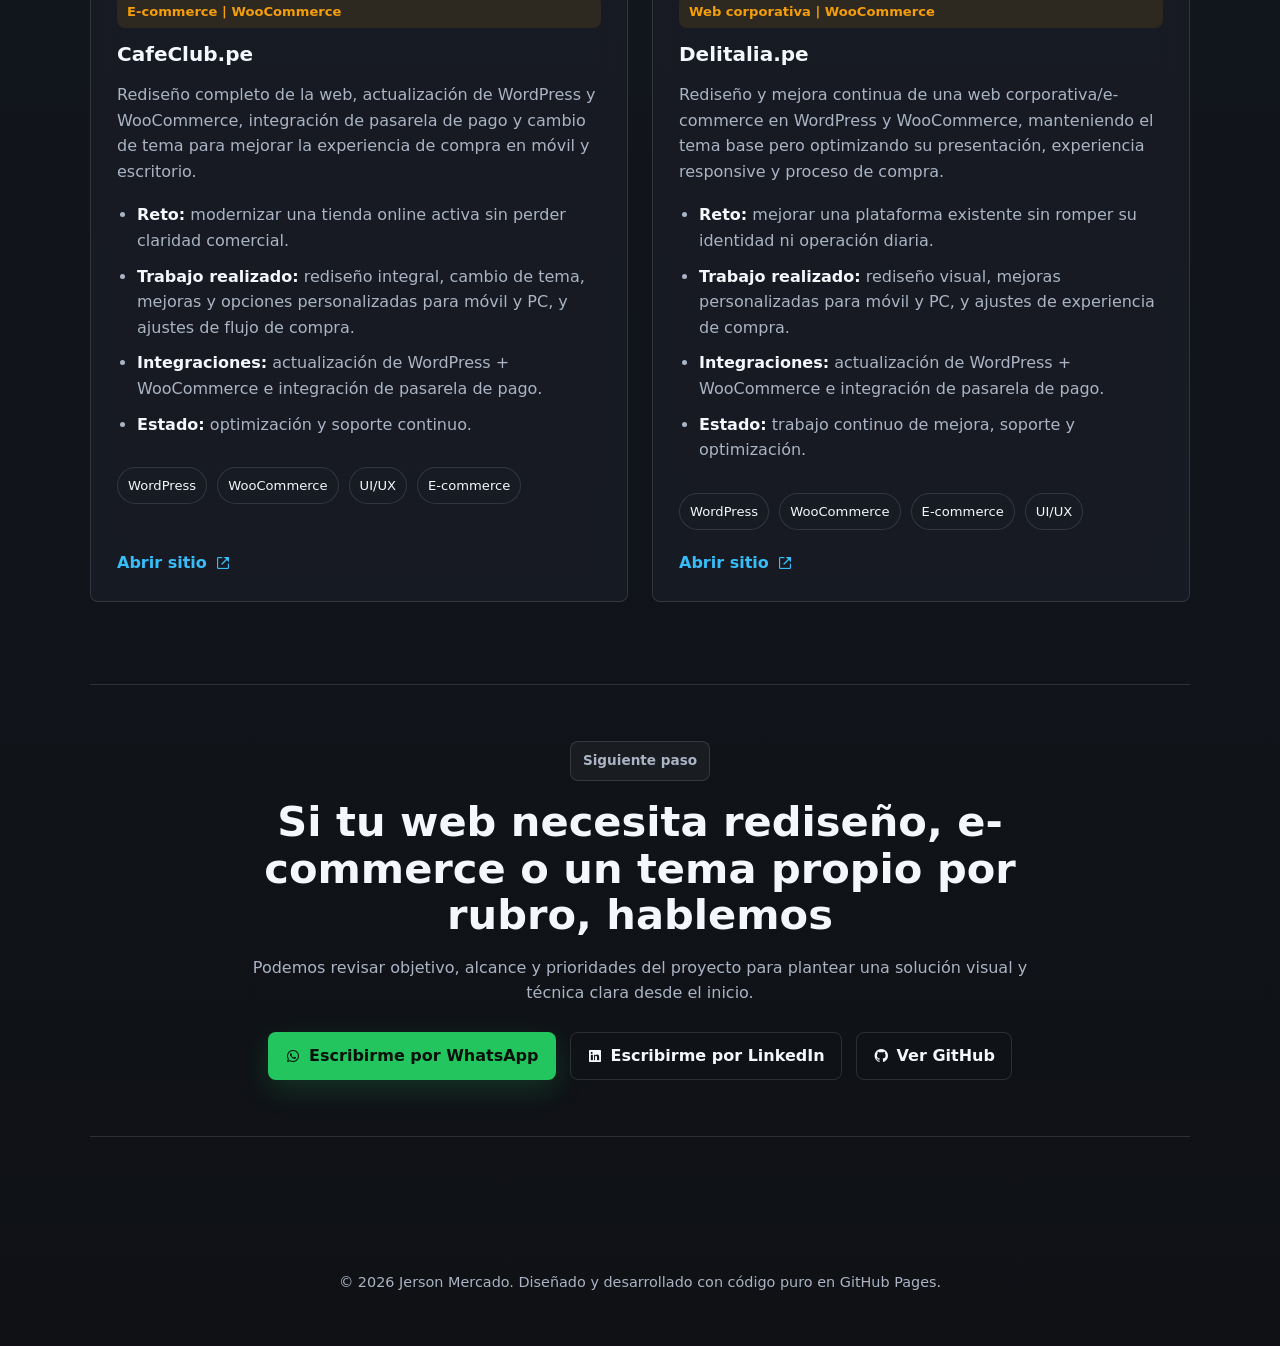
==== commit 4b1d01c6: "Convierte temas en catalogos con demos completas" ====
--- a/index.html
+++ b/index.html
@@ -163,42 +163,42 @@
                     <div class="theme-icon"><i class="bx bx-restaurant" aria-hidden="true"></i></div>
                     <h3>Restaurantes y cafeter&iacute;as</h3>
                     <p>Men&uacute;, reservas, delivery, galer&iacute;a, historia de marca y CTA directo a WhatsApp o pedidos.</p>
-                    <span>Ver tema demo</span>
+                    <span>Ver temas disponibles</span>
                 </a>
 
                 <a class="theme-card hidden" href="temas/clinicas-estetica.html" aria-label="Ver tema para cl&iacute;nicas y est&eacute;tica">
                     <div class="theme-icon"><i class="bx bx-clinic" aria-hidden="true"></i></div>
                     <h3>Cl&iacute;nicas y est&eacute;tica</h3>
                     <p>Servicios, especialistas, testimonios, paquetes, preguntas frecuentes y agendamiento.</p>
-                    <span>Ver tema demo</span>
+                    <span>Ver temas disponibles</span>
                 </a>
 
                 <a class="theme-card hidden" href="temas/inmobiliarias.html" aria-label="Ver tema para inmobiliarias">
                     <div class="theme-icon"><i class="bx bx-home-alt-2" aria-hidden="true"></i></div>
                     <h3>Inmobiliarias</h3>
                     <p>Landing de propiedades, filtros visuales, fichas de inmuebles y formularios de contacto.</p>
-                    <span>Ver tema demo</span>
+                    <span>Ver temas disponibles</span>
                 </a>
 
                 <a class="theme-card hidden" href="temas/servicios-profesionales.html" aria-label="Ver tema para servicios profesionales">
                     <div class="theme-icon"><i class="bx bx-briefcase-alt-2" aria-hidden="true"></i></div>
                     <h3>Servicios profesionales</h3>
                     <p>Oferta clara, casos, beneficios, proceso de trabajo, preguntas frecuentes y CTA comercial.</p>
-                    <span>Ver tema demo</span>
+                    <span>Ver temas disponibles</span>
                 </a>
 
                 <a class="theme-card hidden" href="temas/tiendas-especializadas.html" aria-label="Ver tema para tiendas especializadas">
                     <div class="theme-icon"><i class="bx bx-cart" aria-hidden="true"></i></div>
                     <h3>Tiendas especializadas</h3>
                     <p>Categor&iacute;as, productos destacados, beneficios de compra y estructura lista para WooCommerce.</p>
-                    <span>Ver tema demo</span>
+                    <span>Ver temas disponibles</span>
                 </a>
 
                 <a class="theme-card hidden" href="temas/cursos-educacion.html" aria-label="Ver tema para cursos y educaci&oacute;n">
                     <div class="theme-icon"><i class="bx bx-book-open" aria-hidden="true"></i></div>
                     <h3>Cursos y educaci&oacute;n</h3>
                     <p>Presentaci&oacute;n de programas, temarios, docentes, precios, calendario y captaci&oacute;n de alumnos.</p>
-                    <span>Ver tema demo</span>
+                    <span>Ver temas disponibles</span>
                 </a>
             </div>
         </section>
